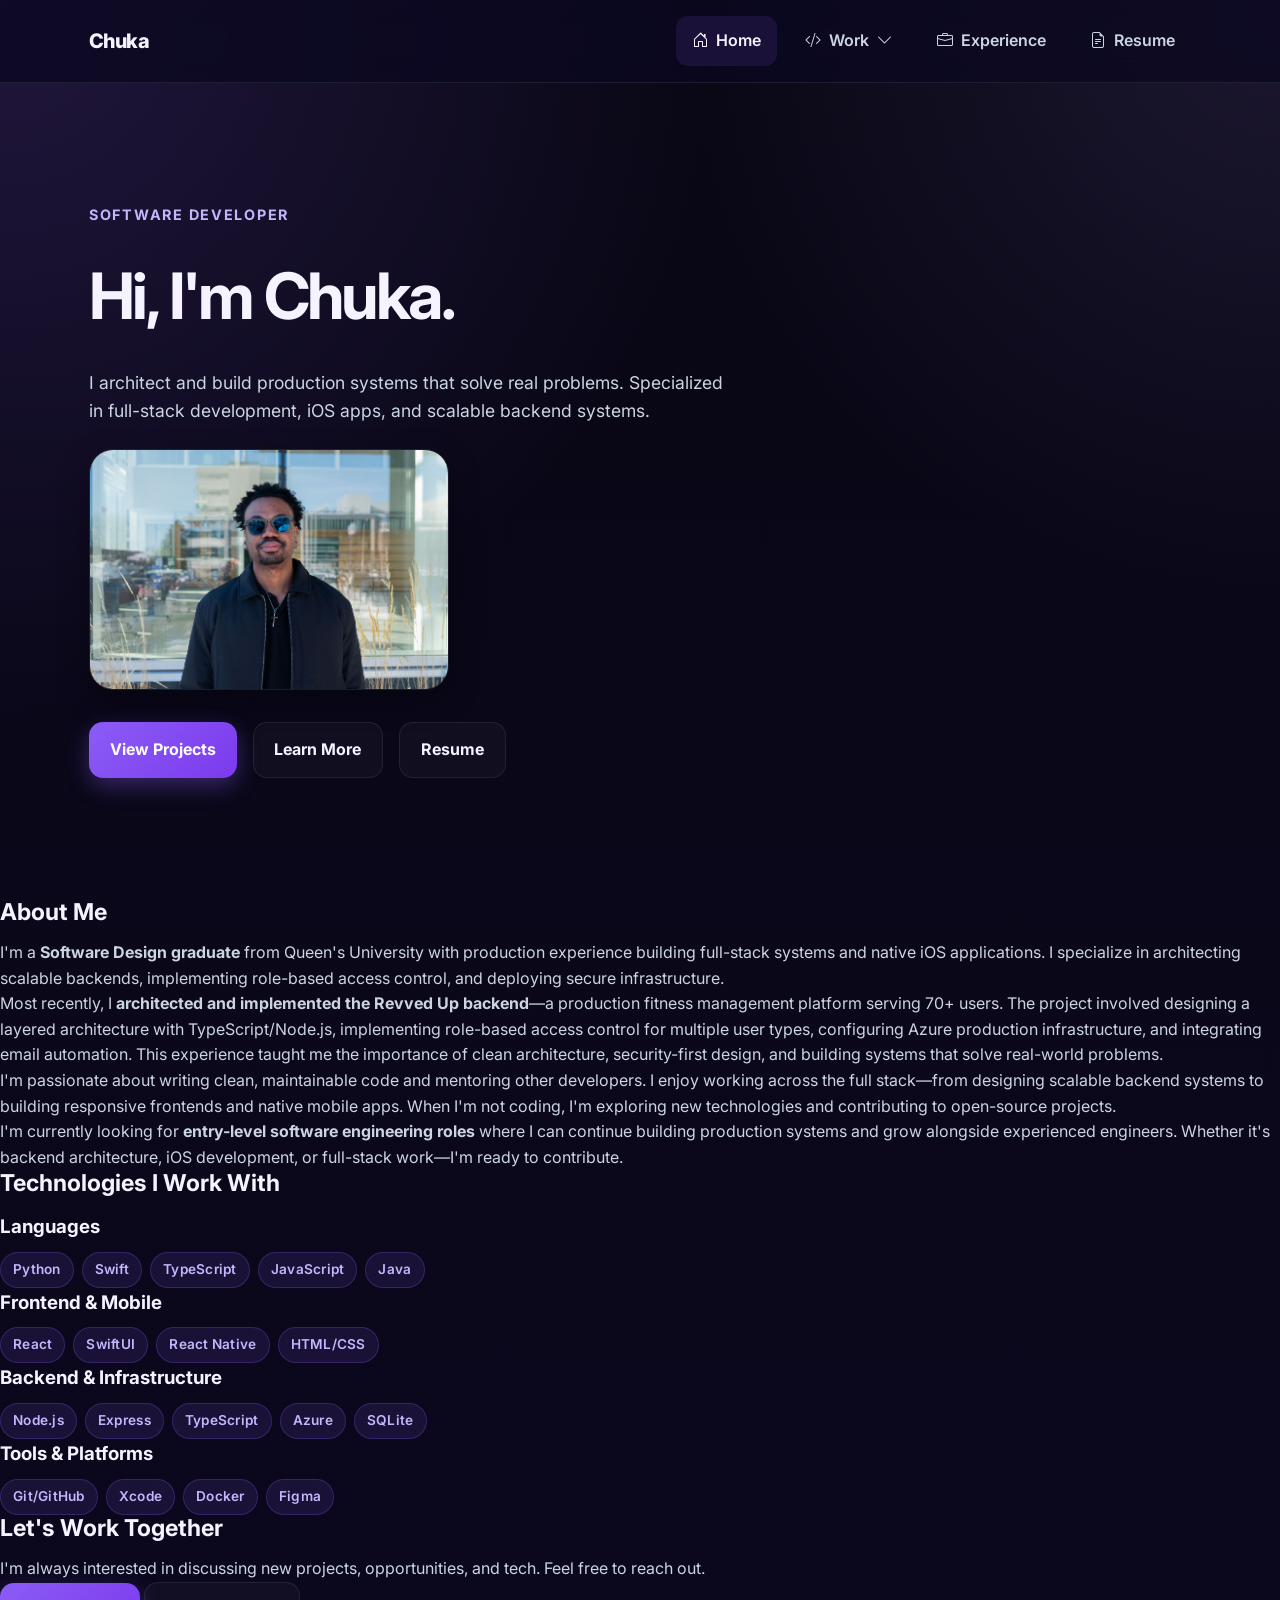
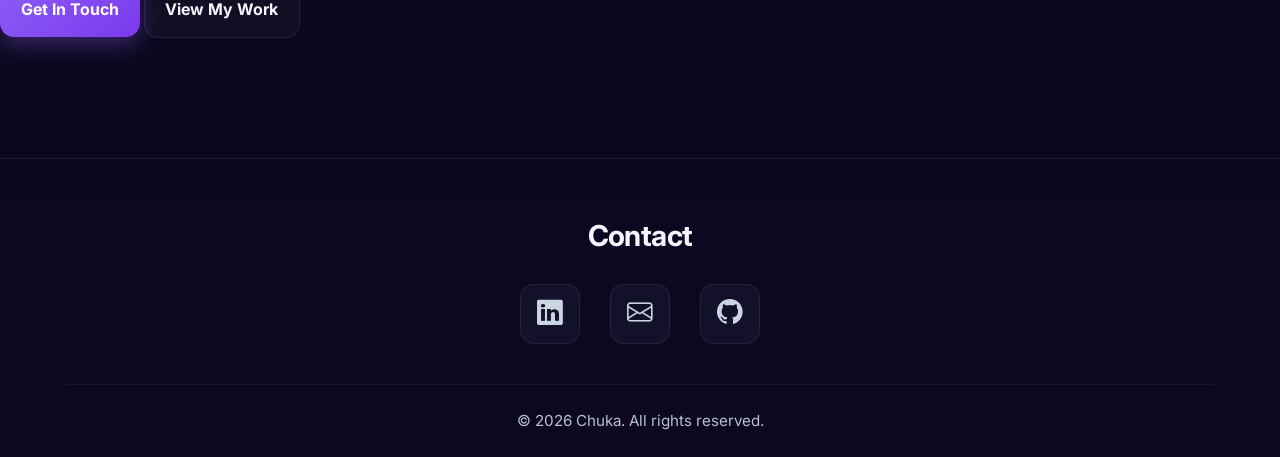
==== index.html @ f2b3f782 "Update index.html with new title and content" ====
<!DOCTYPE html>
<html lang="en">
<head>
  <meta charset="UTF-8" />
  <meta name="viewport" content="width=device-width, initial-scale=1.0" />
  <title>Chuka | Software Developer</title>
  <link rel="preconnect" href="https://fonts.googleapis.com">
  <link rel="preconnect" href="https://fonts.gstatic.com" crossorigin>
  <link href="https://fonts.googleapis.com/css2?family=Inter:wght@400;500;600;700;800&display=swap" rel="stylesheet">
  <link rel="stylesheet" href="https://cdn.jsdelivr.net/npm/bootstrap-icons@1.11.3/font/bootstrap-icons.min.css">
  <link rel="stylesheet" href="style.css" />
</head>
<body>
  <header class="site-header">
    <nav class="navbar">
      <a href="index.html" class="logo">Chuka</a>
      <ul class="nav-links">
        <li>
          <a href="index.html" class="active">
            <i class="bi bi-house-door"></i>
            <span>Home</span>
          </a>
        </li>
        <li class="dropdown">
          <button class="dropdown-toggle" type="button">
            <span class="nav-link-inner">
              <i class="bi bi-code-slash"></i>
              <span>Work</span>
              <i class="bi bi-chevron-down"></i>
            </span>
          </button>
          <ul class="dropdown-menu">
            <li><a href="work.html#projects">Projects</a></li>
            <li><a href="work.html#skills">Skills</a></li>
          </ul>
        </li>
        <li>
          <a href="experience.html">
            <i class="bi bi-briefcase"></i>
            <span>Experience</span>
          </a>
        </li>
        <li>
          <a href="resume.html" target="_blank">
            <i class="bi bi-file-earmark-text"></i>
            <span>Resume</span>
          </a>
        </li>
      </ul>
    </nav>
  </header>

  <main>
    <!-- Hero Section -->
    <section class="hero">
      <p class="eyebrow">Software Developer</p>
      <h1>Hi, I'm Chuka.</h1>
      <p class="hero-text">
        I architect and build production systems that solve real problems. Specialized in full-stack development, iOS apps, and scalable backend systems.
      </p>
      <img src="images/chukapro.JPG" alt="Picture of me" class="hero-image">
      <div class="hero-actions">
        <a href="work.html#projects" class="btn btn-primary">View Projects</a>
        <a href="#about" class="btn btn-secondary">Learn More</a>
        <a href="resume.html" target="_blank" class="btn btn-secondary">Resume</a>
      </div>
    </section>

    <!-- About / Bio Section -->
    <section id="about" class="bio-section">
      <div class="bio-container">
        <h2>About Me</h2>
        <div class="bio-content">
          <p>
            I'm a <strong>Software Design graduate</strong> from Queen's University with production experience building full-stack systems and native iOS applications. I specialize in architecting scalable backends, implementing role-based access control, and deploying secure infrastructure.
          </p>
          <p>
            Most recently, I <strong>architected and implemented the Revved Up backend</strong>—a production fitness management platform serving 70+ users. The project involved designing a layered architecture with TypeScript/Node.js, implementing role-based access control for multiple user types, configuring Azure production infrastructure, and integrating email automation. This experience taught me the importance of clean architecture, security-first design, and building systems that solve real-world problems.
          </p>
          <p>
            I'm passionate about writing clean, maintainable code and mentoring other developers. I enjoy working across the full stack—from designing scalable backend systems to building responsive frontends and native mobile apps. When I'm not coding, I'm exploring new technologies and contributing to open-source projects.
          </p>
          <p>
            I'm currently looking for <strong>entry-level software engineering roles</strong> where I can continue building production systems and grow alongside experienced engineers. Whether it's backend architecture, iOS development, or full-stack work—I'm ready to contribute.
          </p>
        </div>
      </div>
    </section>

    <!-- Tech Stack Preview -->
    <section class="tech-preview">
      <div class="bio-container">
        <h2>Technologies I Work With</h2>
        <div class="tech-grid">
          <div class="tech-category">
            <h3>Languages</h3>
            <div class="item-box">
              <span class="item">Python</span>
              <span class="item">Swift</span>
              <span class="item">TypeScript</span>
              <span class="item">JavaScript</span>
              <span class="item">Java</span>
            </div>
          </div>
          <div class="tech-category">
            <h3>Frontend & Mobile</h3>
            <div class="item-box">
              <span class="item">React</span>
              <span class="item">SwiftUI</span>
              <span class="item">React Native</span>
              <span class="item">HTML/CSS</span>
            </div>
          </div>
          <div class="tech-category">
            <h3>Backend & Infrastructure</h3>
            <div class="item-box">
              <span class="item">Node.js</span>
              <span class="item">Express</span>
              <span class="item">TypeScript</span>
              <span class="item">Azure</span>
              <span class="item">SQLite</span>
            </div>
          </div>
          <div class="tech-category">
            <h3>Tools & Platforms</h3>
            <div class="item-box">
              <span class="item">Git/GitHub</span>
              <span class="item">Xcode</span>
              <span class="item">Docker</span>
              <span class="item">Figma</span>
            </div>
          </div>
        </div>
      </div>
    </section>

    <!-- CTA Section -->
    <section class="cta-section">
      <div class="bio-container">
        <h2>Let's Work Together</h2>
        <p>I'm always interested in discussing new projects, opportunities, and tech. Feel free to reach out.</p>
        <div class="cta-actions">
          <a href="#contact" class="btn btn-primary">Get In Touch</a>
          <a href="work.html#projects" class="btn btn-secondary">View My Work</a>
        </div>
      </div>
    </section>

    <!-- Contact Section -->
    <section id="contact">
      <h2>Contact</h2>
      <div class="contact-links">
        <a href="https://www.linkedin.com/in/chuka-uwefoh-6183b3277/" target="_blank" class="contact-item" title="LinkedIn">
          <i class="bi bi-linkedin"></i>
        </a>
        <a href="mailto:chukauwefoh2@gmail.com" class="contact-item" title="Email">
          <i class="bi bi-envelope"></i>
        </a>
        <a href="https://github.com/chukaufo" target="_blank" class="contact-item" title="GitHub">
          <i class="bi bi-github"></i>
        </a>
      </div>
    </section>
  </main>

  <footer>
    <p>&copy; 2026 Chuka. All rights reserved.</p>
  </footer>

  <script src="script.js"></script>
</body>
</html>
---- style.css ----
* {
    margin: 0;
    padding: 0;
    box-sizing: border-box;
}

:root {
    --bg-main: #0b0820;
    --bg-secondary: #15122b;
    --bg-tertiary: #1d1838;
    --text-main: #f5f3ff;
    --text-soft: #cbd5e1;
    --accent: #8b5cf6;
    --accent-light: #c4b5fd;
    --border: rgba(255, 255, 255, 0.08);
    --shadow: 0 10px 30px rgba(0, 0, 0, 0.35);
}

html {
    scroll-behavior: smooth;
}

body {
    font-family: "Inter", sans-serif;
    background:
        radial-gradient(circle at top left, rgba(139, 92, 246, 0.18), transparent 30%),
        radial-gradient(circle at top right, rgba(167, 139, 250, 0.12), transparent 25%),
        linear-gradient(180deg, #090714 0%, #0b0820 100%);
    color: var(--text-main);
    min-height: 100vh;
    line-height: 1.6;
}

/* Global text */

h1 {
    font-size: clamp(2.4rem, 5vw, 4.5rem);
    line-height: 1.05;
    letter-spacing: -0.04em;
    margin-bottom: 1rem;
    color: var(--text-main);
}

h2 {
    font-size: 1.45rem;
    line-height: 1.2;
    margin-bottom: 0.85rem;
    color: var(--text-main);
}

p {
    color: var(--text-soft);
    font-size: 1rem;
}

a {
    transition: 0.2s ease;
}

.eyebrow {
    color: var(--accent-light);
    font-size: 0.9rem;
    font-weight: 700;
    text-transform: uppercase;
    letter-spacing: 0.12em;
    margin-bottom: 0.75rem;
}

/* Header / Navbar */

.site-header {
    position: sticky;
    top: 0;
    z-index: 1000;
    width: 100%;
    backdrop-filter: blur(14px);
    background: rgba(11, 8, 32, 0.78);
    border-bottom: 1px solid var(--border);
    overflow: visible;
}

.navbar {
    max-width: 1150px;
    margin: 0 auto;
    padding: 1rem 1.5rem;
    display: flex;
    align-items: center;
    justify-content: space-between;
    gap: 1rem;
    overflow: visible;
}

.logo {
    color: var(--text-main);
    text-decoration: none;
    font-size: 1.25rem;
    font-weight: 800;
    letter-spacing: -0.03em;
    flex-shrink: 0;
}

.nav-links {
    list-style: none;
    display: flex;
    align-items: center;
    gap: 0.75rem;
    margin-left: auto;
    overflow: visible;
}

.nav-links li {
    list-style: none;
    position: relative;
}

.nav-links a,
.dropdown-toggle {
    display: flex;
    align-items: center;
    gap: 0.5rem;
    color: var(--text-soft);
    text-decoration: none;
    background: transparent;
    border: none;
    font: inherit;
    font-weight: 600;
    padding: 0.75rem 1rem;
    border-radius: 12px;
    cursor: pointer;
    transition: 0.25s ease;
    white-space: nowrap;
}

.nav-links a:hover,
.dropdown-toggle:hover,
.nav-links a.active,
.dropdown-toggle.active {
    color: var(--text-main);
    background: rgba(139, 92, 246, 0.12);
}

.nav-link-inner {
    display: flex;
    align-items: center;
    gap: 0.5rem;
}

/* Dropdown desktop */

.dropdown {
    position: relative;
}

.dropdown-menu {
    position: absolute;
    top: calc(100% + 0.5rem);
    left: 0;
    min-width: 180px;
    list-style: none;
    background: rgba(21, 18, 43, 0.98);
    border: 1px solid var(--border);
    border-radius: 16px;
    box-shadow: var(--shadow);
    padding: 0.5rem;
    display: none;
    z-index: 2000;
}

.dropdown.open .dropdown-menu {
    display: block;
}

.dropdown-menu li {
    list-style: none;
}

.dropdown-menu li a {
    display: block;
    width: 100%;
    border-radius: 10px;
    padding: 0.75rem 0.9rem;
}

/* Main layout */

main {
    width: 100%;
}

.page-content {
    max-width: 1150px;
    margin: 0 auto;
    padding: 3rem 1.5rem 5rem;
}

.content-section {
    padding: 3rem 0;
}

.section-heading {
    margin-bottom: 2rem;
}

/* Hero */

.hero {
    max-width: 1150px;
    margin: 0 auto;
    min-height: calc(100vh - 84px);
    padding: 5rem 1.5rem;
    display: flex;
    flex-direction: column;
    justify-content: center;
    gap: 1.5rem;
}

.hero-text {
    max-width: 650px;
    font-size: 1.1rem;
    color: var(--text-soft);
}

.hero img,
.hero-image {
    width: 100%;
    max-width: 360px;
    height: auto;
    border-radius: 24px;
    border: 1px solid var(--border);
    box-shadow: var(--shadow);
    object-fit: cover;
}

.hero-actions {
    display: flex;
    gap: 1rem;
    flex-wrap: wrap;
    margin-top: 0.5rem;
}

/* Buttons */

.btn {
    display: inline-flex;
    align-items: center;
    justify-content: center;
    text-decoration: none;
    font-weight: 700;
    padding: 0.9rem 1.3rem;
    border-radius: 14px;
    transition: 0.25s ease;
}

.btn-primary {
    background: linear-gradient(135deg, #8b5cf6, #7c3aed);
    color: white;
    box-shadow: 0 8px 22px rgba(139, 92, 246, 0.35);
}

.btn-primary:hover {
    transform: translateY(-2px);
    box-shadow: 0 12px 28px rgba(139, 92, 246, 0.45);
}

.btn-secondary {
    background: rgba(255, 255, 255, 0.03);
    color: var(--text-main);
    border: 1px solid var(--border);
}

.btn-secondary:hover {
    background: rgba(255, 255, 255, 0.08);
    transform: translateY(-2px);
}

/* Projects */

.project-grid {
    display: grid;
    grid-template-columns: repeat(auto-fit, minmax(320px, 1fr));
    gap: 1.5rem;
    margin-top: 2.5rem;
}

.project-card {
    background: rgba(21, 18, 43, 0.9);
    border: 1px solid var(--border);
    border-radius: 22px;
    padding: 1.25rem;
    box-shadow: var(--shadow);
    transition: 0.25s ease;
}

.project-card:hover {
    transform: translateY(-6px);
    border-color: rgba(139, 92, 246, 0.35);
    box-shadow: 0 16px 36px rgba(0, 0, 0, 0.42);
}

.project-card h2 {
    font-size: 1.3rem;
    margin-bottom: 0.35rem;
    color: var(--text-main);
}

.project-card h3 {
    font-size: 0.95rem;
    text-transform: uppercase;
    letter-spacing: 0.08em;
    color: var(--accent-light);
    margin-bottom: 0.75rem;
    font-weight: 600;
}

.project-card p {
    font-size: 0.95rem;
    color: var(--text-soft);
    margin-bottom: 1rem;
}

.project-image {
    width: 100%;
    height: 240px;
    object-fit: contain;
    object-position: center;
    border-radius: 16px;
    margin-bottom: 1rem;
    border: 1px solid var(--border);
    background: #0f0b24;
    padding: 0.4rem;
}

.project-links {
    display: flex;
    gap: 1rem;
    flex-wrap: wrap;
    margin-top: 0.5rem;
}

.project-links a {
    color: var(--accent-light);
    text-decoration: none;
    font-weight: 600;
}

.project-links a:hover {
    color: white;
}

.project-details {
    width: 100%;
}

.project-details summary {
    list-style: none;
    cursor: pointer;
}

.project-details summary::-webkit-details-marker {
    display: none;
}

.project-summary {
    display: flex;
    flex-direction: column;
    gap: 1rem;
}

.project-preview-text h2 {
    color: var(--text-main);
    margin-bottom: 0.35rem;
}

.project-preview-text h3 {
    font-size: 0.95rem;
    text-transform: uppercase;
    letter-spacing: 0.08em;
    color: var(--accent-light);
    margin-bottom: 0.6rem;
    font-weight: 600;
}

.project-preview-text p {
    color: var(--text-soft);
    margin-bottom: 0;
}

.project-expanded {
    margin-top: 1rem;
    padding-top: 1rem;
    border-top: 1px solid rgba(255, 255, 255, 0.08);
}

.project-expanded p {
    margin-bottom: 1rem;
}

.expand-hint {
    margin-top: 0.75rem;
    font-size: 0.9rem;
    color: var(--accent-light);
    opacity: 0.85;
}

/* Skills */

.skills-groups {
    display: grid;
    grid-template-columns: repeat(auto-fit, minmax(260px, 1fr));
    gap: 1.25rem;
}

.skill-box {
    background: rgba(21, 18, 43, 0.9);
    border: 1px solid var(--border);
    border-radius: 22px;
    padding: 1.4rem;
    box-shadow: var(--shadow);
}

.skill-box h2 {
    margin-bottom: 0.75rem;
}

/* Experience */

.experience-list {
    display: grid;
    gap: 1rem;
}

.experience-card {
    background: rgba(21, 18, 43, 0.9);
    border: 1px solid var(--border);
    border-radius: 20px;
    padding: 1.3rem 1.4rem;
    box-shadow: var(--shadow);
}

.meta {
    color: var(--accent-light);
    font-weight: 600;
    margin-top: 0.25rem;
}

/* Contact */

#contact {
    margin-top: 120px;
    padding: 60px 0 40px;
    text-align: center;
    border-top: 1px solid rgba(255, 255, 255, 0.08);
}

#contact h2 {
    font-size: 1.8rem;
    margin-bottom: 30px;
    color: var(--text-main);
    letter-spacing: -0.02em;
}

.contact-links {
    display: flex;
    justify-content: center;
    gap: 30px;
    flex-wrap: wrap;
}

.contact-item {
    display: flex;
    justify-content: center;
    align-items: center;
    width: 60px;
    height: 60px;
    border-radius: 14px;
    background: rgba(21, 18, 43, 0.9);
    border: 1px solid var(--border);
    font-size: 1.6rem;
    color: var(--text-soft);
    text-decoration: none;
    transition: all 0.25s ease;
}

.contact-item:hover {
    color: white;
    transform: translateY(-4px);
    border-color: rgba(139, 92, 246, 0.6);
    box-shadow:
        0 8px 20px rgba(0, 0, 0, 0.4),
        0 0 12px rgba(139, 92, 246, 0.35);
}

.contact-item i {
    transition: color 0.25s ease;
}

.contact-item:hover .bi-linkedin {
    color: #0a66c2;
}

.contact-item:hover .bi-envelope {
    color: #8b5cf6;
}

.contact-item:hover .bi-github {
    color: #ffffff;
}

/* Footer */

footer {
    max-width: 1150px;
    margin: 0 auto;
    padding: 1.5rem;
    text-align: center;
    border-top: 1px solid rgba(255, 255, 255, 0.06);
}

footer p {
    color: var(--text-soft);
    font-size: 0.95rem;
    opacity: 0.9;
}

/* Responsive */

@media (max-width: 860px) {
    .navbar {
        align-items: flex-start;
        gap: 1rem;
    }

    .logo {
        flex-shrink: 0;
    }

    .nav-links {
        margin-left: auto;
        flex-wrap: nowrap;
        overflow-x: auto;
        overflow-y: visible;
        white-space: nowrap;
        -webkit-overflow-scrolling: touch;
        scrollbar-width: none;
        gap: 0.5rem;
        align-items: flex-start;
        max-width: 100%;
    }

    .nav-links::-webkit-scrollbar {
        display: none;
    }

    .nav-links > li {
        flex: 0 0 auto;
    }

    .nav-links a,
    .dropdown-toggle {
        flex: 0 0 auto;
    }

    /* Mobile dropdown fix */
    .dropdown {
        position: relative;
        display: flex;
        flex-direction: column;
        align-items: flex-start;
    }

    .dropdown-menu {
        position: static;
        display: none;
        margin-top: 0.5rem;
        min-width: 160px;
        width: max-content;
    }

    .dropdown.open .dropdown-menu {
        display: block;
    }

    .hero {
        padding-top: 4rem;
        padding-bottom: 4rem;
    }

    .hero img,
    .hero-image {
        max-width: 300px;
    }
}

@media (max-width: 560px) {
    .nav-links a,
    .dropdown-toggle {
        padding: 0.65rem 0.8rem;
        font-size: 0.95rem;
    }

    .dropdown-menu {
        min-width: 160px;
    }

    .project-image {
        height: 200px;
    }

    .hero img,
    .hero-image {
        max-width: 100%;
    }

    #contact {
        margin-top: 90px;
        padding-top: 50px;
    }

    .project-links a {
        display: inline-flex;
        align-items: center;
        gap: 6px;
        color: var(--accent-light);
        text-decoration: none;
        font-weight: 600;
    }

    .project-links a:hover {
        color: white;
    }

    .project-links i {
        font-size: 1.1rem;
    }
}

/* Tech stack container */

.item-box {
    display: flex;
    flex-wrap: wrap;
    gap: 8px;
    margin-top: 10px;
}

/* Individual tech tags */

.item {
    font-size: 0.85rem;
    padding: 6px 12px;
    border-radius: 999px;
    background: rgba(139, 92, 246, 0.12);
    border: 1px solid rgba(139, 92, 246, 0.25);
    color: var(--accent-light);
    font-weight: 600;
    letter-spacing: 0.02em;
    transition: all 0.2s ease;
}

/* Hover effect */

.item:hover {
    background: rgba(139, 92, 246, 0.25);
    border-color: rgba(139, 92, 246, 0.45);
    color: white;
}
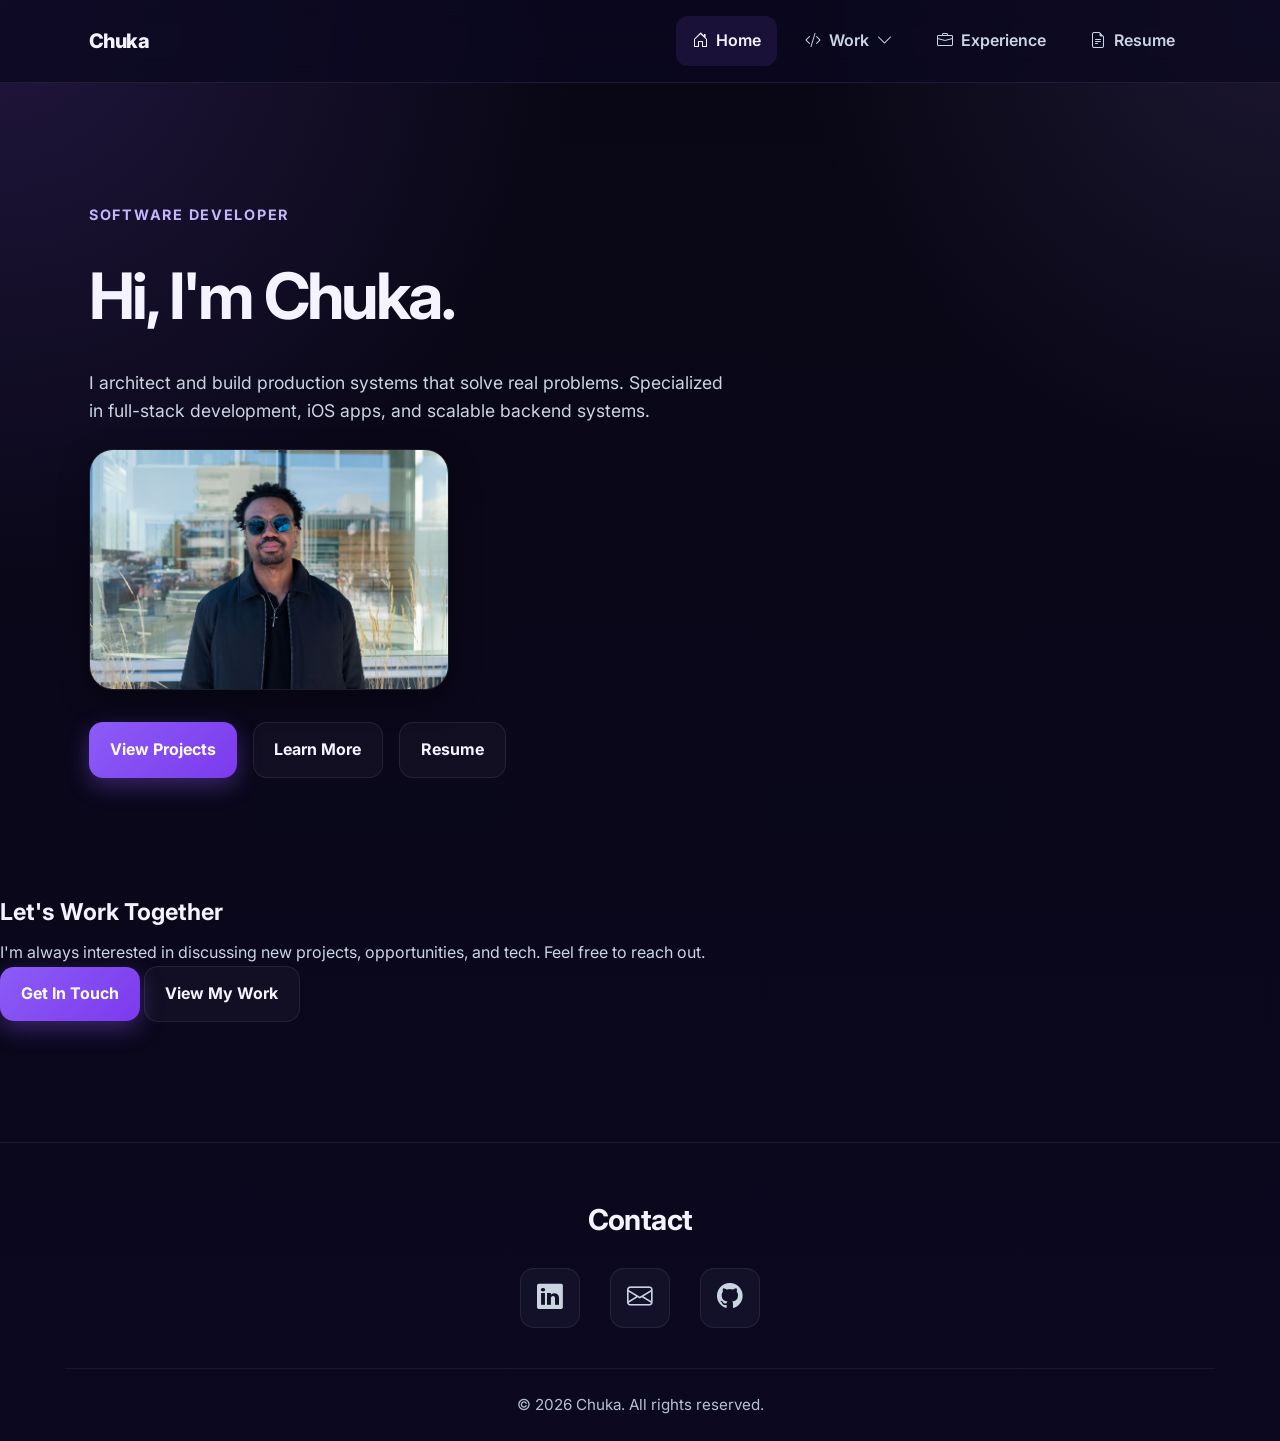
==== commit 7754fe13: "Update index.html" ====
--- a/index.html
+++ b/index.html
@@ -66,74 +66,6 @@
       </div>
     </section>
 
-    <!-- About / Bio Section -->
-    <section id="about" class="bio-section">
-      <div class="bio-container">
-        <h2>About Me</h2>
-        <div class="bio-content">
-          <p>
-            I'm a <strong>Software Design graduate</strong> from Queen's University with production experience building full-stack systems and native iOS applications. I specialize in architecting scalable backends, implementing role-based access control, and deploying secure infrastructure.
-          </p>
-          <p>
-            Most recently, I <strong>architected and implemented the Revved Up backend</strong>—a production fitness management platform serving 70+ users. The project involved designing a layered architecture with TypeScript/Node.js, implementing role-based access control for multiple user types, configuring Azure production infrastructure, and integrating email automation. This experience taught me the importance of clean architecture, security-first design, and building systems that solve real-world problems.
-          </p>
-          <p>
-            I'm passionate about writing clean, maintainable code and mentoring other developers. I enjoy working across the full stack—from designing scalable backend systems to building responsive frontends and native mobile apps. When I'm not coding, I'm exploring new technologies and contributing to open-source projects.
-          </p>
-          <p>
-            I'm currently looking for <strong>entry-level software engineering roles</strong> where I can continue building production systems and grow alongside experienced engineers. Whether it's backend architecture, iOS development, or full-stack work—I'm ready to contribute.
-          </p>
-        </div>
-      </div>
-    </section>
-
-    <!-- Tech Stack Preview -->
-    <section class="tech-preview">
-      <div class="bio-container">
-        <h2>Technologies I Work With</h2>
-        <div class="tech-grid">
-          <div class="tech-category">
-            <h3>Languages</h3>
-            <div class="item-box">
-              <span class="item">Python</span>
-              <span class="item">Swift</span>
-              <span class="item">TypeScript</span>
-              <span class="item">JavaScript</span>
-              <span class="item">Java</span>
-            </div>
-          </div>
-          <div class="tech-category">
-            <h3>Frontend & Mobile</h3>
-            <div class="item-box">
-              <span class="item">React</span>
-              <span class="item">SwiftUI</span>
-              <span class="item">React Native</span>
-              <span class="item">HTML/CSS</span>
-            </div>
-          </div>
-          <div class="tech-category">
-            <h3>Backend & Infrastructure</h3>
-            <div class="item-box">
-              <span class="item">Node.js</span>
-              <span class="item">Express</span>
-              <span class="item">TypeScript</span>
-              <span class="item">Azure</span>
-              <span class="item">SQLite</span>
-            </div>
-          </div>
-          <div class="tech-category">
-            <h3>Tools & Platforms</h3>
-            <div class="item-box">
-              <span class="item">Git/GitHub</span>
-              <span class="item">Xcode</span>
-              <span class="item">Docker</span>
-              <span class="item">Figma</span>
-            </div>
-          </div>
-        </div>
-      </div>
-    </section>
-
     <!-- CTA Section -->
     <section class="cta-section">
       <div class="bio-container">
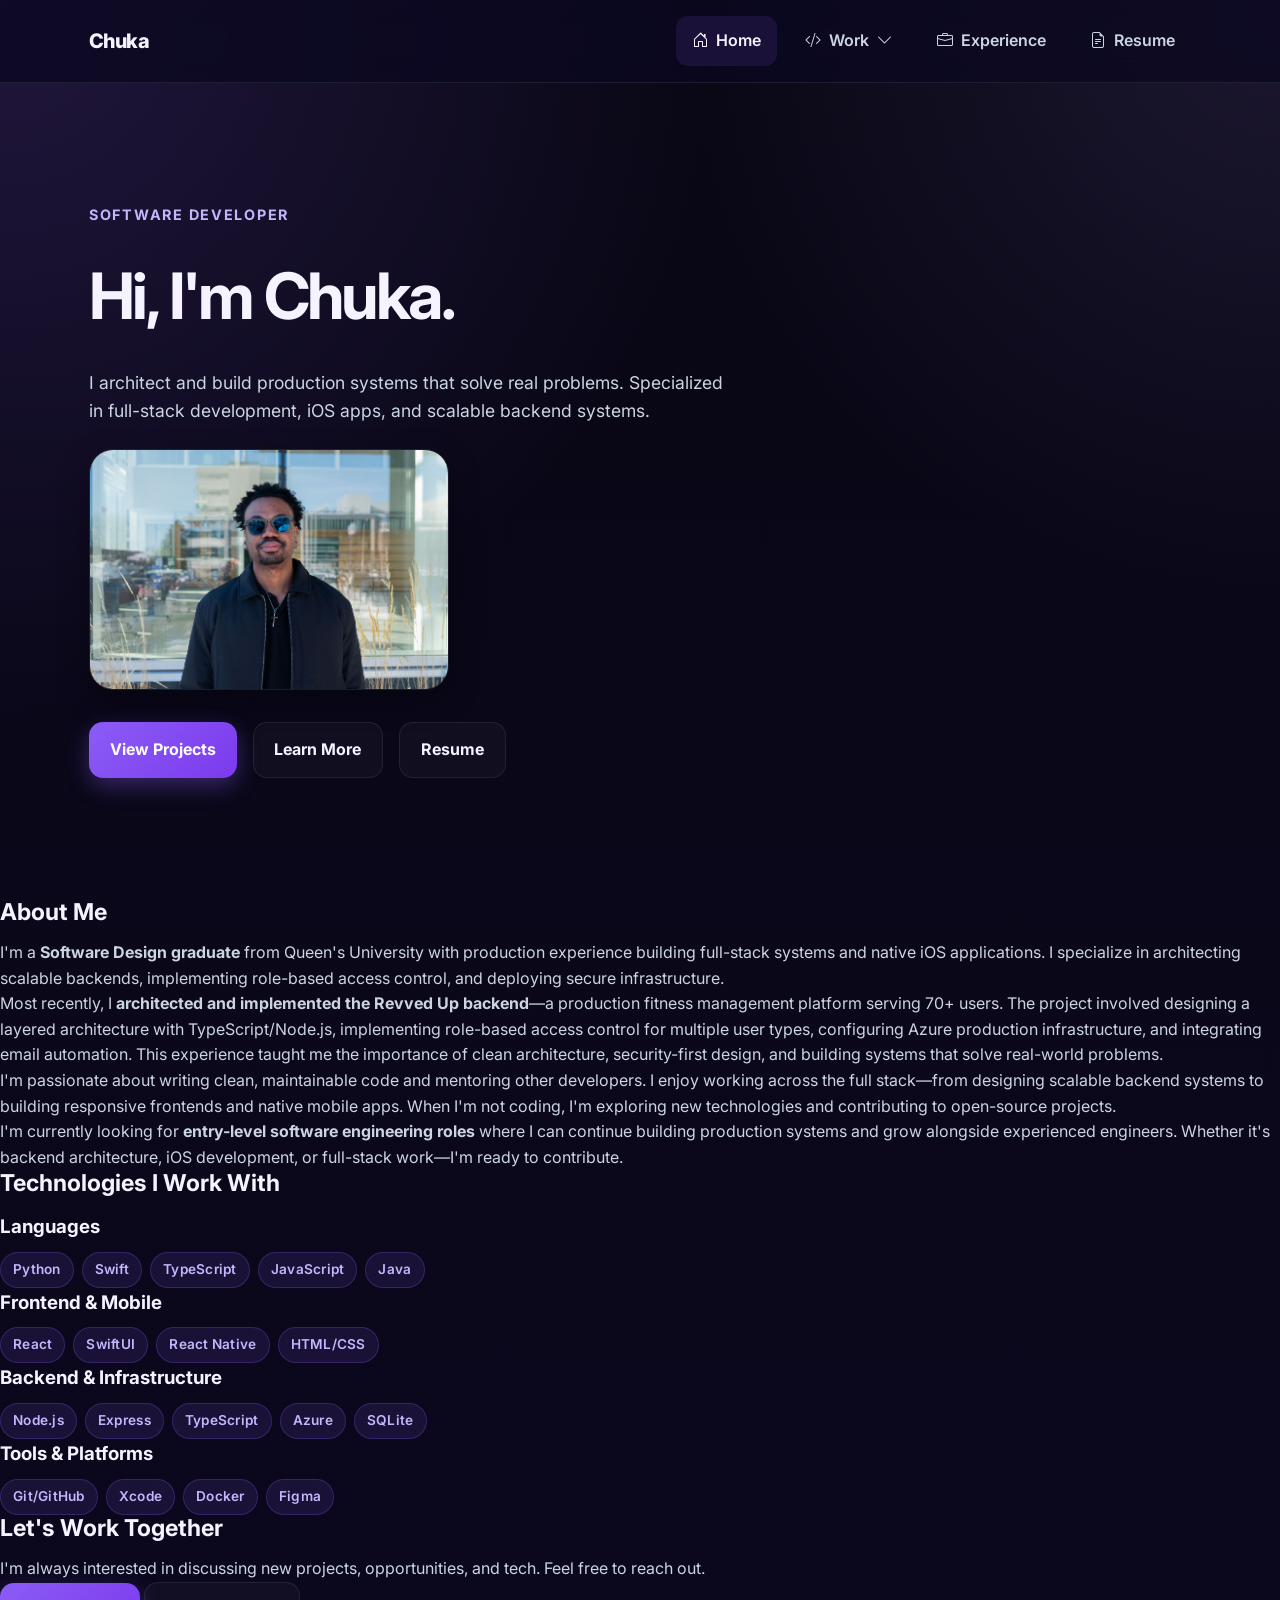
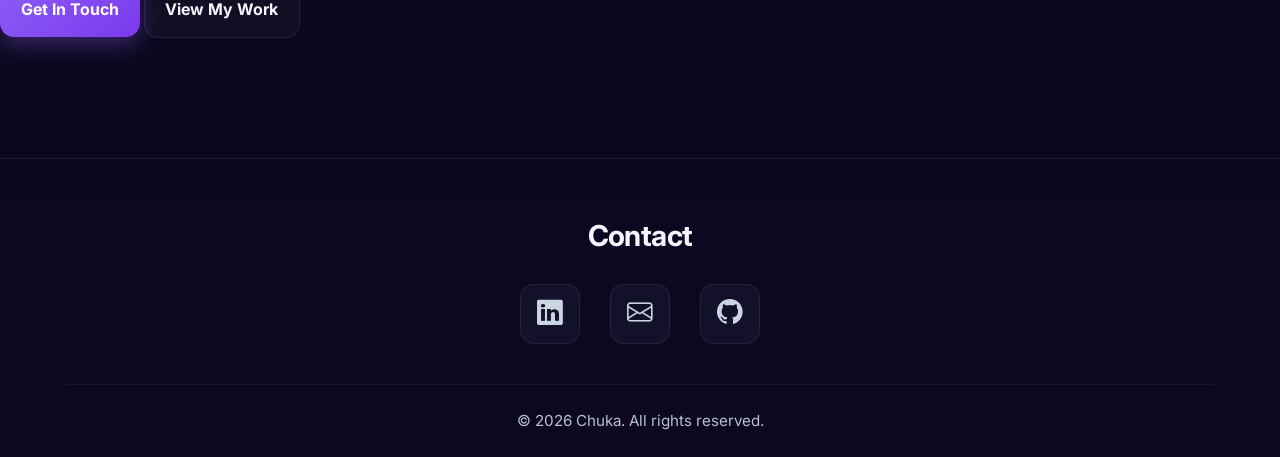
==== commit 872f3477: "Add About Me and Tech Stack sections to index.html Added an About Me section and a Tech Stack Previe" ====
--- a/index.html
+++ b/index.html
@@ -66,6 +66,74 @@
       </div>
     </section>
 
+    <!-- About / Bio Section -->
+    <section id="about" class="bio-section">
+      <div class="bio-container">
+        <h2>About Me</h2>
+        <div class="bio-content">
+          <p>
+            I'm a <strong>Software Design graduate</strong> from Queen's University with production experience building full-stack systems and native iOS applications. I specialize in architecting scalable backends, implementing role-based access control, and deploying secure infrastructure.
+          </p>
+          <p>
+            Most recently, I <strong>architected and implemented the Revved Up backend</strong>—a production fitness management platform serving 70+ users. The project involved designing a layered architecture with TypeScript/Node.js, implementing role-based access control for multiple user types, configuring Azure production infrastructure, and integrating email automation. This experience taught me the importance of clean architecture, security-first design, and building systems that solve real-world problems.
+          </p>
+          <p>
+            I'm passionate about writing clean, maintainable code and mentoring other developers. I enjoy working across the full stack—from designing scalable backend systems to building responsive frontends and native mobile apps. When I'm not coding, I'm exploring new technologies and contributing to open-source projects.
+          </p>
+          <p>
+            I'm currently looking for <strong>entry-level software engineering roles</strong> where I can continue building production systems and grow alongside experienced engineers. Whether it's backend architecture, iOS development, or full-stack work—I'm ready to contribute.
+          </p>
+        </div>
+      </div>
+    </section>
+
+    <!-- Tech Stack Preview -->
+    <section class="tech-preview">
+      <div class="bio-container">
+        <h2>Technologies I Work With</h2>
+        <div class="tech-grid">
+          <div class="tech-category">
+            <h3>Languages</h3>
+            <div class="item-box">
+              <span class="item">Python</span>
+              <span class="item">Swift</span>
+              <span class="item">TypeScript</span>
+              <span class="item">JavaScript</span>
+              <span class="item">Java</span>
+            </div>
+          </div>
+          <div class="tech-category">
+            <h3>Frontend & Mobile</h3>
+            <div class="item-box">
+              <span class="item">React</span>
+              <span class="item">SwiftUI</span>
+              <span class="item">React Native</span>
+              <span class="item">HTML/CSS</span>
+            </div>
+          </div>
+          <div class="tech-category">
+            <h3>Backend & Infrastructure</h3>
+            <div class="item-box">
+              <span class="item">Node.js</span>
+              <span class="item">Express</span>
+              <span class="item">TypeScript</span>
+              <span class="item">Azure</span>
+              <span class="item">SQLite</span>
+            </div>
+          </div>
+          <div class="tech-category">
+            <h3>Tools & Platforms</h3>
+            <div class="item-box">
+              <span class="item">Git/GitHub</span>
+              <span class="item">Xcode</span>
+              <span class="item">Docker</span>
+              <span class="item">Figma</span>
+            </div>
+          </div>
+        </div>
+      </div>
+    </section>
+
     <!-- CTA Section -->
     <section class="cta-section">
       <div class="bio-container">
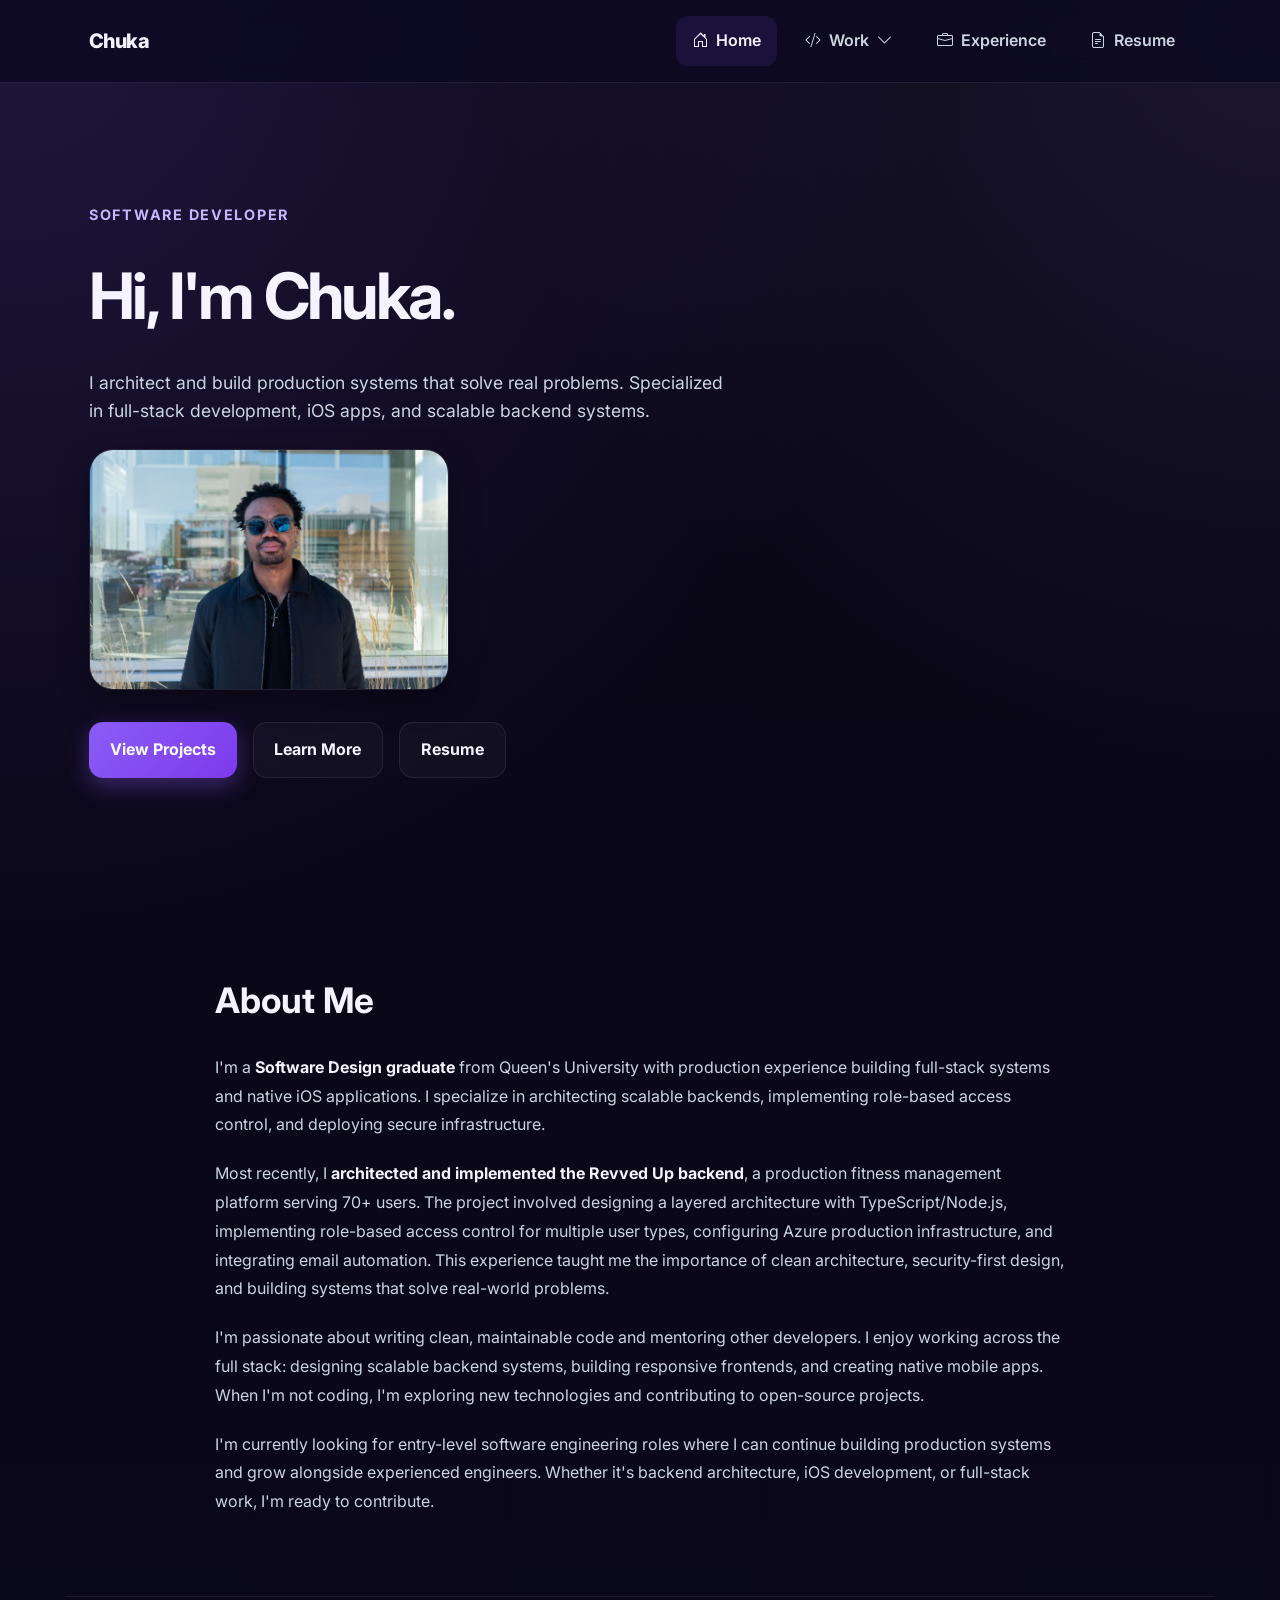
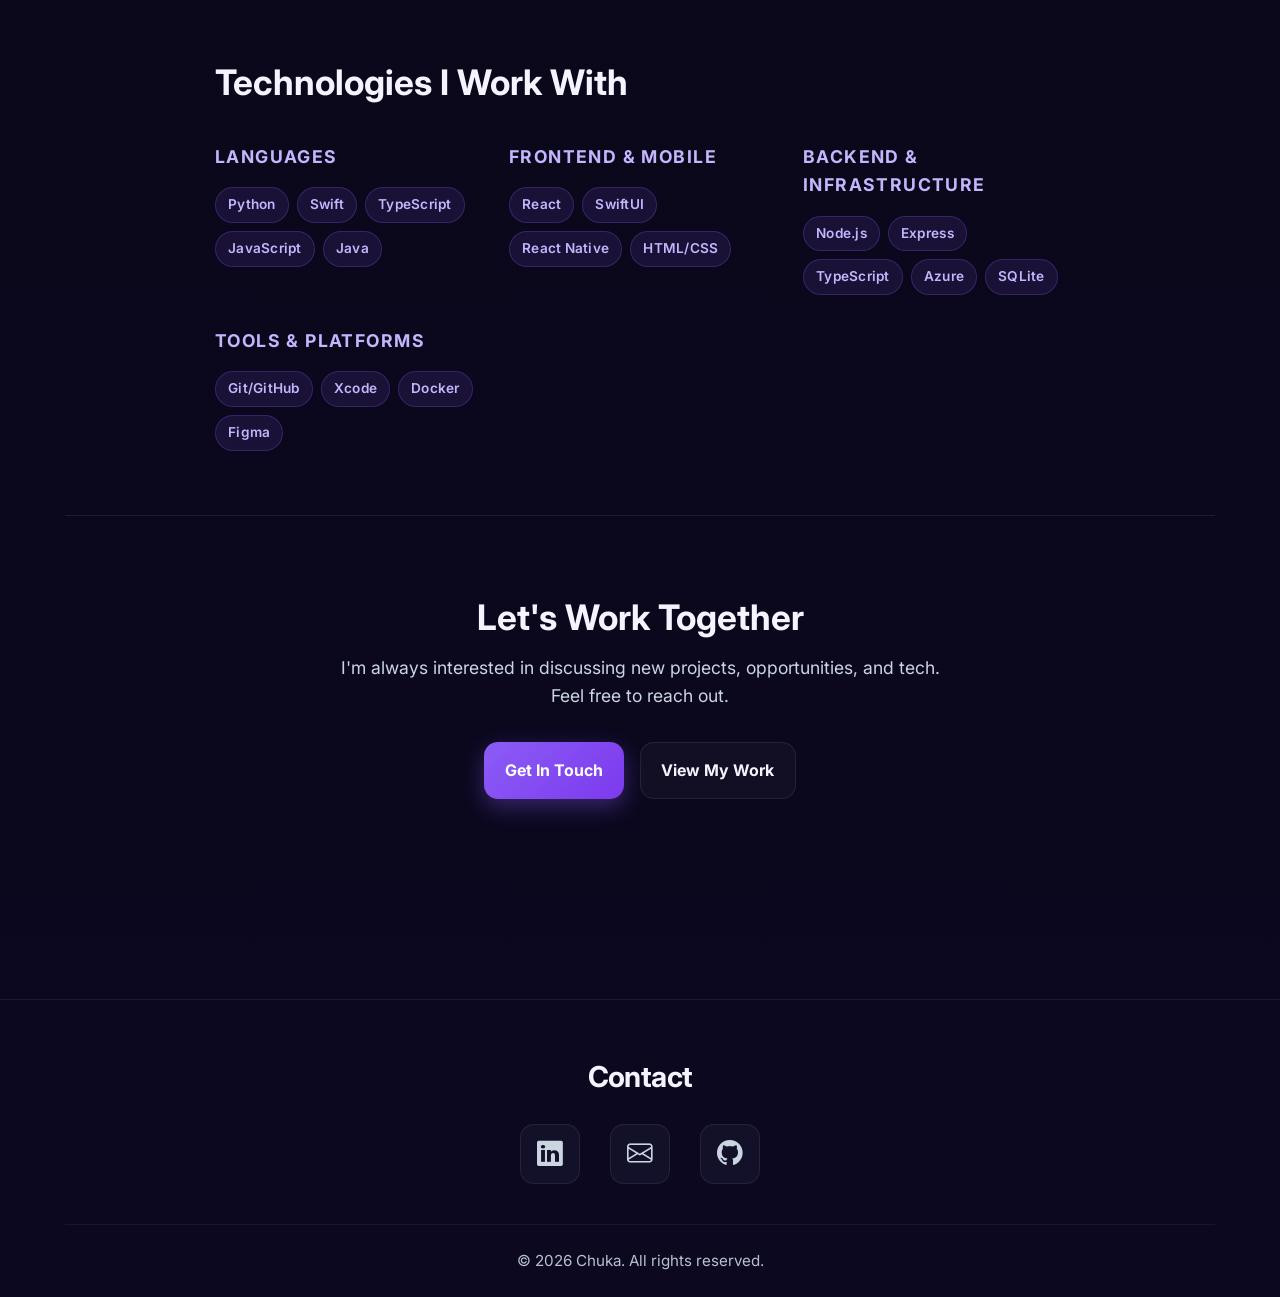
==== commit 8045fec7: "Fix HTML comments and improve bio section text" ====
--- a/index.html
+++ b/index.html
@@ -66,7 +66,7 @@
       </div>
     </section>
 
-    <!-- About / Bio Section -->
+   <!-- About / Bio Section -->
     <section id="about" class="bio-section">
       <div class="bio-container">
         <h2>About Me</h2>
@@ -75,13 +75,13 @@
             I'm a <strong>Software Design graduate</strong> from Queen's University with production experience building full-stack systems and native iOS applications. I specialize in architecting scalable backends, implementing role-based access control, and deploying secure infrastructure.
           </p>
           <p>
-            Most recently, I <strong>architected and implemented the Revved Up backend</strong>—a production fitness management platform serving 70+ users. The project involved designing a layered architecture with TypeScript/Node.js, implementing role-based access control for multiple user types, configuring Azure production infrastructure, and integrating email automation. This experience taught me the importance of clean architecture, security-first design, and building systems that solve real-world problems.
+            Most recently, I <strong>architected and implemented the Revved Up backend</strong>, a production fitness management platform serving 70+ users. The project involved designing a layered architecture with TypeScript/Node.js, implementing role-based access control for multiple user types, configuring Azure production infrastructure, and integrating email automation. This experience taught me the importance of clean architecture, security-first design, and building systems that solve real-world problems.
           </p>
           <p>
-            I'm passionate about writing clean, maintainable code and mentoring other developers. I enjoy working across the full stack—from designing scalable backend systems to building responsive frontends and native mobile apps. When I'm not coding, I'm exploring new technologies and contributing to open-source projects.
+            I'm passionate about writing clean, maintainable code and mentoring other developers. I enjoy working across the full stack: designing scalable backend systems, building responsive frontends, and creating native mobile apps. When I'm not coding, I'm exploring new technologies and contributing to open-source projects.
           </p>
           <p>
-            I'm currently looking for <strong>entry-level software engineering roles</strong> where I can continue building production systems and grow alongside experienced engineers. Whether it's backend architecture, iOS development, or full-stack work—I'm ready to contribute.
+            I'm currently looking for entry-level software engineering roles where I can continue building production systems and grow alongside experienced engineers. Whether it's backend architecture, iOS development, or full-stack work, I'm ready to contribute.
           </p>
         </div>
       </div>
--- a/style.css
+++ b/style.css
@@ -663,4 +663,121 @@
     background: rgba(139, 92, 246, 0.25);
     border-color: rgba(139, 92, 246, 0.45);
     color: white;
-}+}
+
+/* Bio Section */
+
+.bio-section {
+  max-width: 1150px;
+  margin: 0 auto;
+  padding: 5rem 1.5rem;
+}
+
+.bio-container {
+  max-width: 850px;
+  margin: 0 auto;
+}
+
+.bio-section h2 {
+  font-size: 2.2rem;
+  margin-bottom: 2rem;
+  color: var(--text-main);
+}
+
+.bio-content {
+  display: flex;
+  flex-direction: column;
+  gap: 1.25rem;
+}
+
+.bio-content p {
+  font-size: 1rem;
+  line-height: 1.8;
+  color: var(--text-soft);
+}
+
+.bio-content strong {
+  color: var(--text-main);
+  font-weight: 700;
+}
+
+/* Tech Stack Preview */
+
+.tech-preview {
+  max-width: 1150px;
+  margin: 0 auto;
+  padding: 4rem 1.5rem;
+  border-top: 1px solid rgba(255, 255, 255, 0.08);
+}
+
+.tech-preview h2 {
+  font-size: 2.2rem;
+  margin-bottom: 2.5rem;
+  color: var(--text-main);
+}
+
+.tech-grid {
+  display: grid;
+  grid-template-columns: repeat(auto-fit, minmax(250px, 1fr));
+  gap: 2rem;
+}
+
+.tech-category h3 {
+  font-size: 1.1rem;
+  color: var(--accent-light);
+  margin-bottom: 1rem;
+  font-weight: 700;
+  text-transform: uppercase;
+  letter-spacing: 0.08em;
+}
+
+/* CTA Section */
+
+.cta-section {
+  max-width: 1150px;
+  margin: 0 auto;
+  padding: 5rem 1.5rem;
+  text-align: center;
+  border-top: 1px solid rgba(255, 255, 255, 0.08);
+}
+
+.cta-section h2 {
+  font-size: 2.2rem;
+  margin-bottom: 1rem;
+  color: var(--text-main);
+}
+
+.cta-section p {
+  font-size: 1.1rem;
+  margin-bottom: 2rem;
+  max-width: 600px;
+  margin-left: auto;
+  margin-right: auto;
+}
+
+.cta-actions {
+  display: flex;
+  gap: 1rem;
+  justify-content: center;
+  flex-wrap: wrap;
+}
+
+/* Responsive */
+
+@media (max-width: 768px) {
+  .bio-section,
+  .tech-preview,
+  .cta-section {
+    padding: 3rem 1.5rem;
+  }
+
+  .bio-section h2,
+  .tech-preview h2,
+  .cta-section h2 {
+    font-size: 1.8rem;
+  }
+
+  .tech-grid {
+    grid-template-columns: 1fr;
+  }
+}
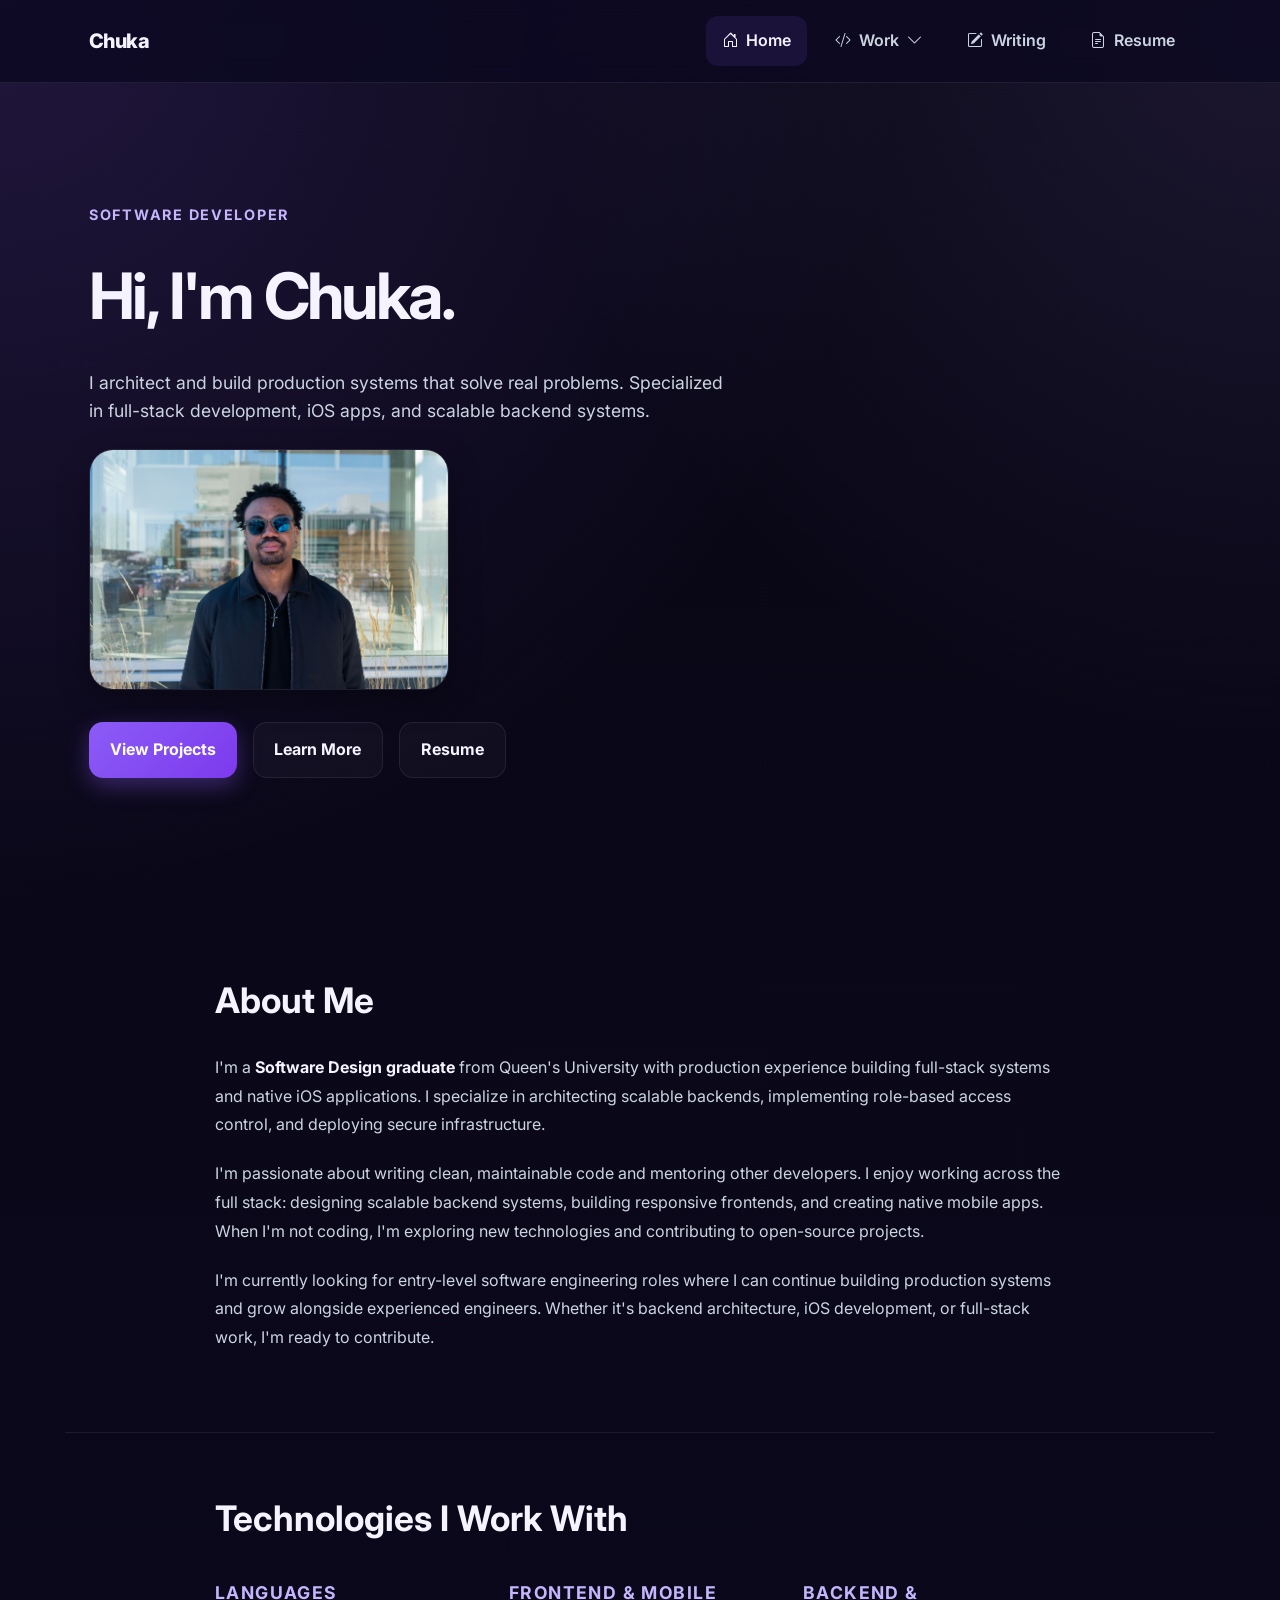
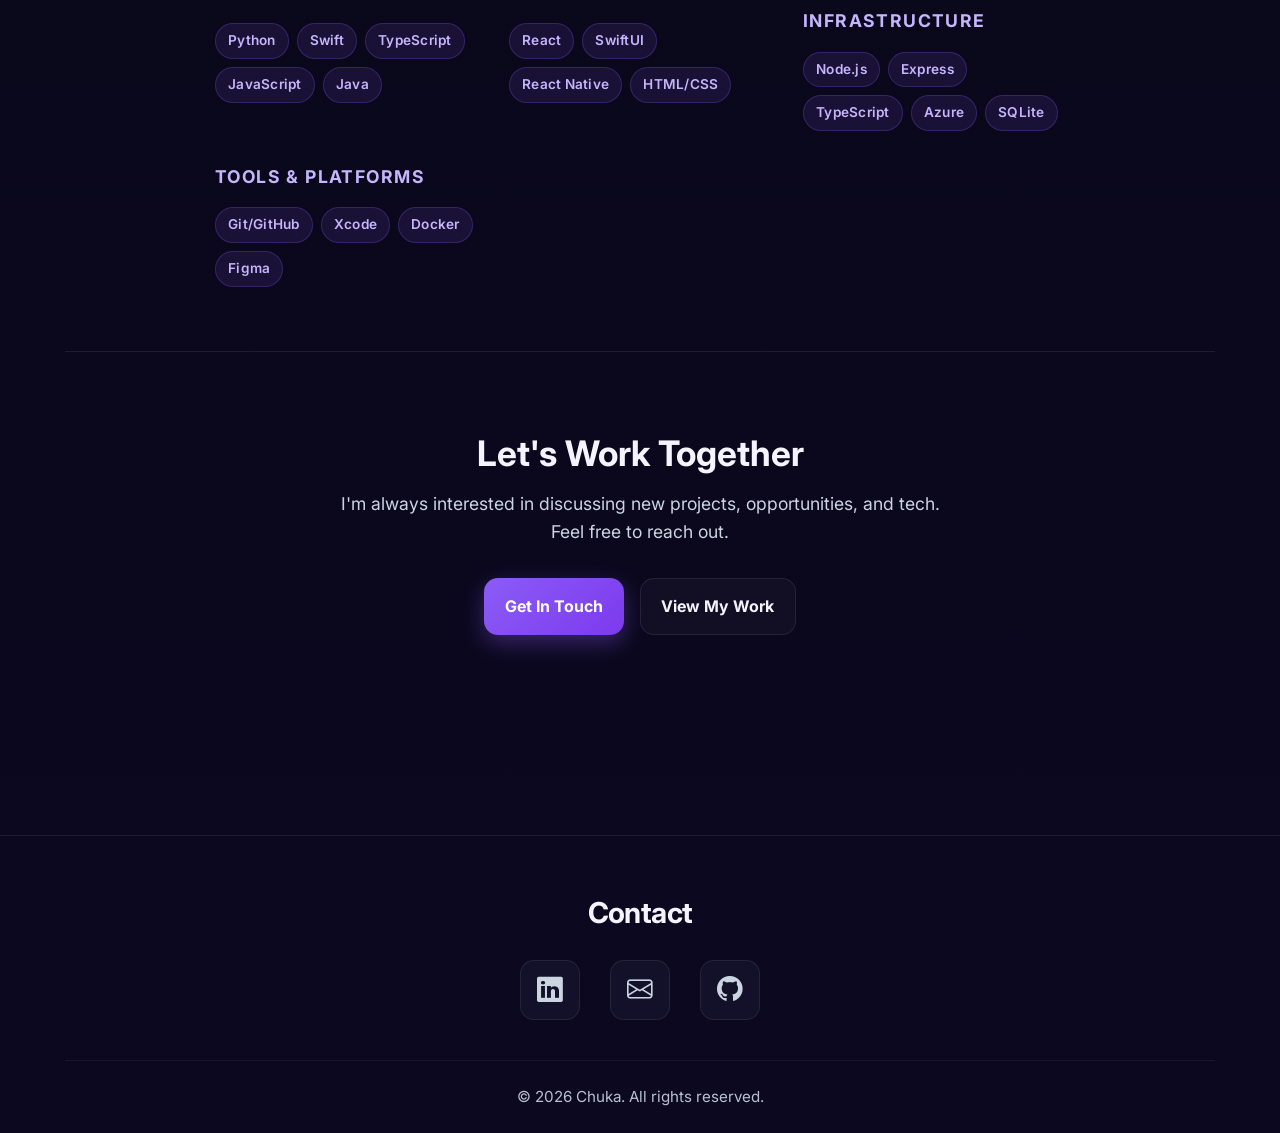
==== commit 4e5dc1cb: "Change Experience link to Writing and update content Updated navigation links and removed outdated p" ====
--- a/index.html
+++ b/index.html
@@ -31,13 +31,14 @@
           </button>
           <ul class="dropdown-menu">
             <li><a href="work.html#projects">Projects</a></li>
+            <li><a href="work.html#experience">Experience</a></li>
             <li><a href="work.html#skills">Skills</a></li>
           </ul>
         </li>
         <li>
-          <a href="experience.html">
-            <i class="bi bi-briefcase"></i>
-            <span>Experience</span>
+          <a href="writing.html">
+            <i class="bi bi-pencil-square"></i>
+            <span>Writing</span>
           </a>
         </li>
         <li>
@@ -73,9 +74,6 @@
         <div class="bio-content">
           <p>
             I'm a <strong>Software Design graduate</strong> from Queen's University with production experience building full-stack systems and native iOS applications. I specialize in architecting scalable backends, implementing role-based access control, and deploying secure infrastructure.
-          </p>
-          <p>
-            Most recently, I <strong>architected and implemented the Revved Up backend</strong>, a production fitness management platform serving 70+ users. The project involved designing a layered architecture with TypeScript/Node.js, implementing role-based access control for multiple user types, configuring Azure production infrastructure, and integrating email automation. This experience taught me the importance of clean architecture, security-first design, and building systems that solve real-world problems.
           </p>
           <p>
             I'm passionate about writing clean, maintainable code and mentoring other developers. I enjoy working across the full stack: designing scalable backend systems, building responsive frontends, and creating native mobile apps. When I'm not coding, I'm exploring new technologies and contributing to open-source projects.
--- a/style.css
+++ b/style.css
@@ -781,3 +781,61 @@
     grid-template-columns: 1fr;
   }
 }
+
+.featured-project {
+  grid-column: 1 / -1;
+}
+
+@media (max-width: 900px) {
+  .featured-project {
+    grid-column: auto;
+  }
+}
+
+/* Experience description and highlights */
+
+.experience-description {
+  margin-top: 0.75rem;
+  color: var(--text-soft);
+  font-size: 0.95rem;
+  line-height: 1.7;
+}
+
+.experience-highlights {
+  display: flex;
+  flex-wrap: wrap;
+  gap: 0.5rem;
+  margin-top: 1rem;
+}
+
+.highlight-tag {
+  display: inline-block;
+  font-size: 0.8rem;
+  padding: 0.4rem 0.85rem;
+  background: rgba(139, 92, 246, 0.15);
+  border: 1px solid rgba(139, 92, 246, 0.3);
+  border-radius: 999px;
+  color: var(--accent-light);
+  font-weight: 600;
+}
+
+.featured-card {
+  border-color: rgba(139, 92, 246, 0.35);
+  background: rgba(139, 92, 246, 0.05);
+}
+
+.featured-card:hover {
+  border-color: rgba(139, 92, 246, 0.6);
+  background: rgba(139, 92, 246, 0.08);
+}
+
+@media (max-width: 768px) {
+  .experience-highlights {
+    gap: 0.4rem;
+  }
+
+  .highlight-tag {
+    font-size: 0.75rem;
+    padding: 0.35rem 0.75rem;
+  }
+}
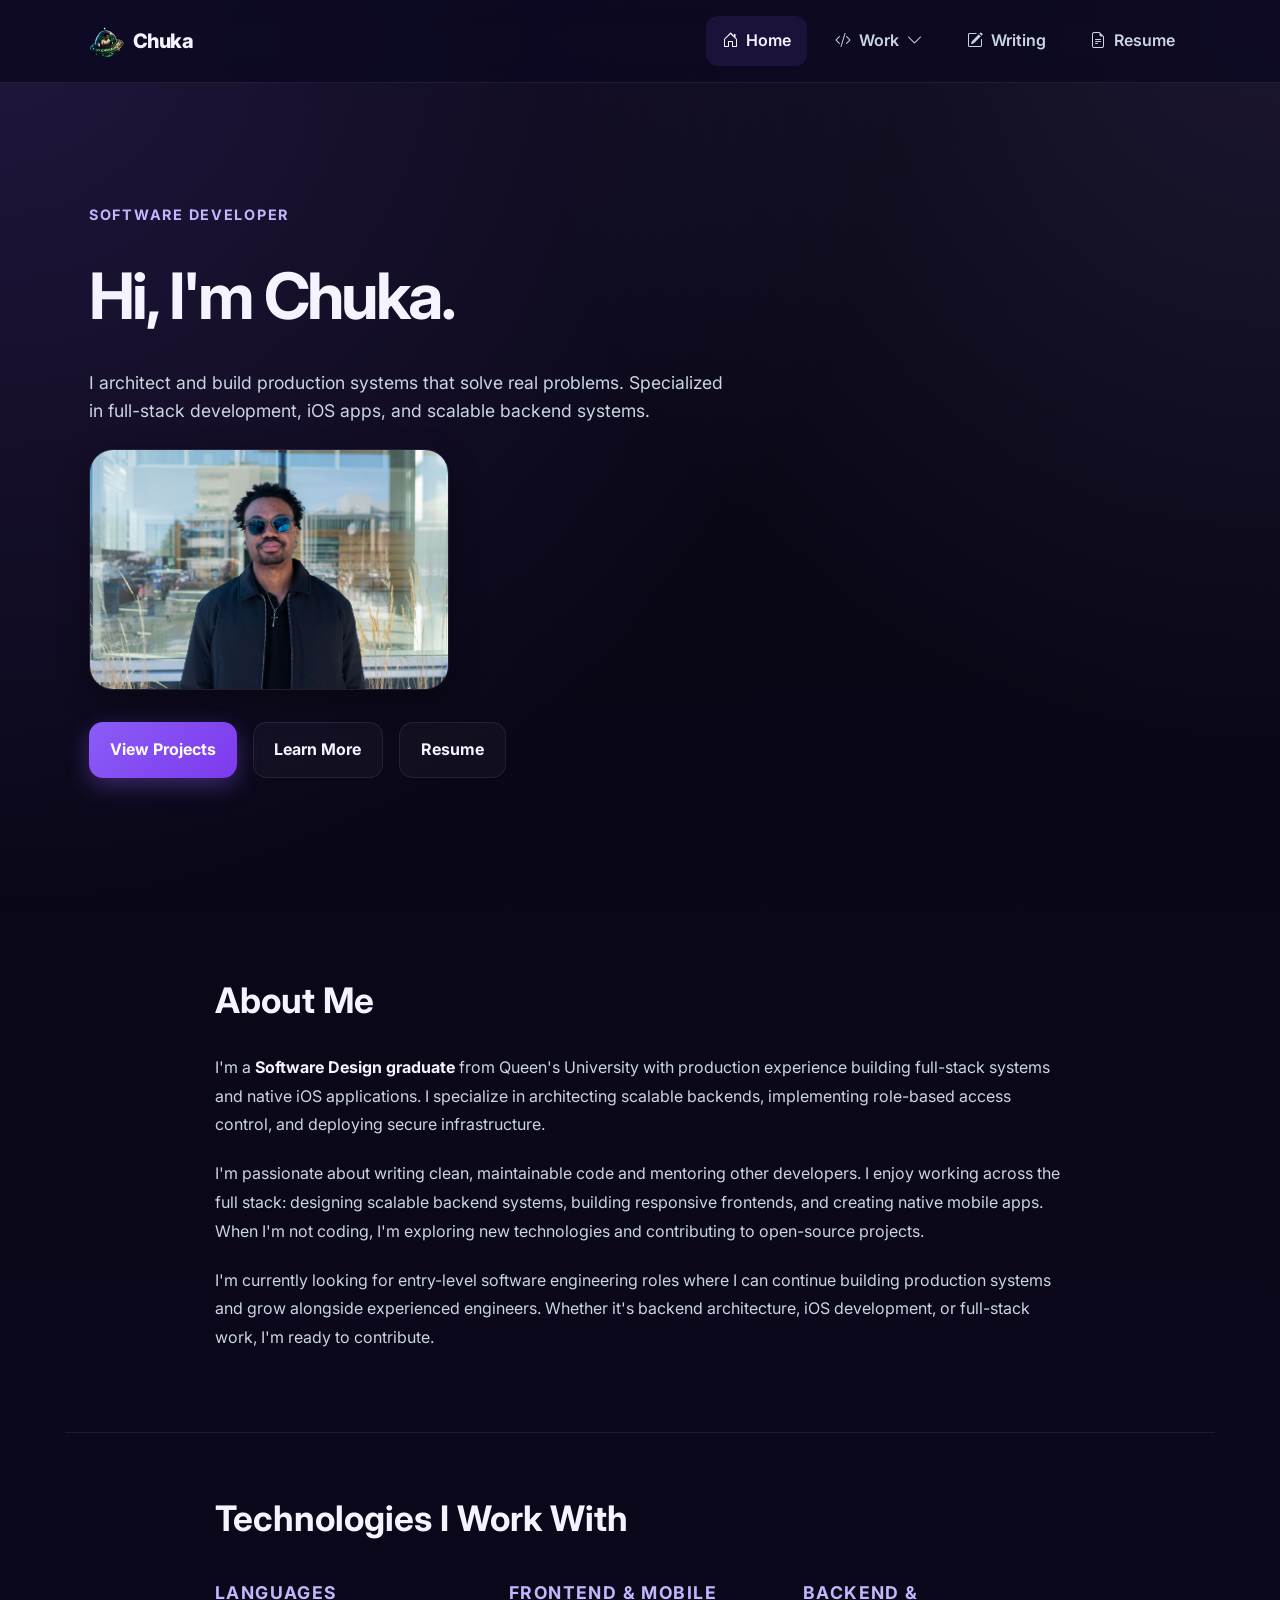
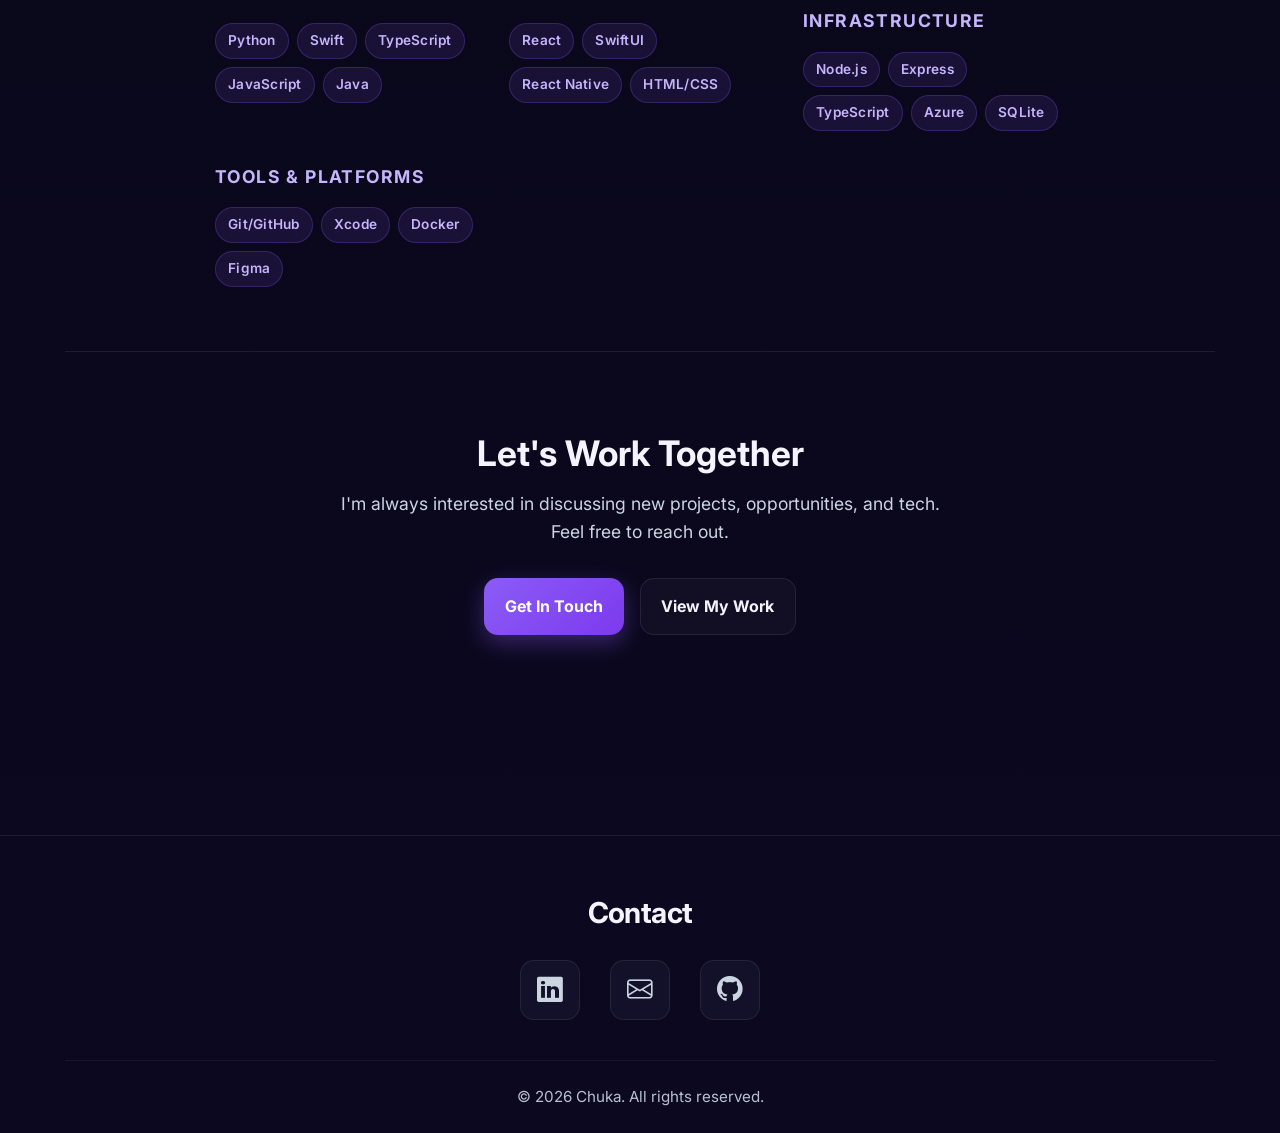
==== commit 8748dd42: "Enhance header with logo and styles Added styles for logo and logo image in the header." ====
--- a/index.html
+++ b/index.html
@@ -9,11 +9,30 @@
   <link href="https://fonts.googleapis.com/css2?family=Inter:wght@400;500;600;700;800&display=swap" rel="stylesheet">
   <link rel="stylesheet" href="https://cdn.jsdelivr.net/npm/bootstrap-icons@1.11.3/font/bootstrap-icons.min.css">
   <link rel="stylesheet" href="style.css" />
+  <style>
+    .logo {
+      display: flex;
+      align-items: center;
+      gap: 0.5rem;
+    }
+
+    .logo-img {
+      width: 36px;
+      height: 36px;
+      object-fit: cover;
+      object-position: center 15%;
+      border-radius: 8px;
+      flex-shrink: 0;
+    }
+  </style>
 </head>
 <body>
   <header class="site-header">
     <nav class="navbar">
-      <a href="index.html" class="logo">Chuka</a>
+      <a href="index.html" class="logo">
+        <img src="images/chukaufo.PNG" alt="Chuka logo" class="logo-img">
+        Chuka
+      </a>
       <ul class="nav-links">
         <li>
           <a href="index.html" class="active">
--- a/style.css
+++ b/style.css
@@ -402,6 +402,84 @@
     opacity: 0.85;
 }
 
+/* Articles List */
+
+.articles-list {
+    display: grid;
+    grid-template-columns: 1fr;
+    gap: 1.75rem;
+    margin-top: 2.5rem;
+}
+
+.article-card {
+    background: rgba(21, 18, 43, 0.9);
+    border: 1px solid rgba(139, 92, 246, 0.2);
+    border-radius: 22px;
+    padding: 2rem;
+    box-shadow: 0 10px 30px rgba(0, 0, 0, 0.35);
+    transition: all 0.25s ease;
+}
+
+.article-card:hover {
+    border-color: rgba(139, 92, 246, 0.4);
+    transform: translateY(-4px);
+    box-shadow: 0 16px 40px rgba(0, 0, 0, 0.45);
+}
+
+.article-content-wrapper {
+    display: flex;
+    flex-direction: column;
+    gap: 1rem;
+}
+
+.article-card h2 {
+    color: var(--text-main);
+    font-size: 1.6rem;
+    line-height: 1.3;
+    margin-bottom: 0.5rem;
+}
+
+.article-card:hover h2 {
+    color: var(--accent-light);
+}
+
+.article-meta {
+    color: var(--accent-light);
+    font-size: 0.9rem;
+    font-weight: 600;
+    text-transform: uppercase;
+    letter-spacing: 0.05em;
+}
+
+.article-excerpt {
+    color: var(--text-soft);
+    font-size: 1rem;
+    line-height: 1.7;
+    margin-bottom: 0.5rem;
+}
+
+.read-more {
+    display: inline-flex;
+    align-items: center;
+    gap: 0.5rem;
+    color: var(--accent-light);
+    text-decoration: none;
+    font-weight: 700;
+    width: fit-content;
+    margin-top: 0.5rem;
+    transition: all 0.2s ease;
+}
+
+.read-more:hover {
+    color: white;
+    gap: 0.75rem;
+}
+
+.read-more i {
+    font-size: 1rem;
+    transition: 0.2s ease;
+}
+
 /* Skills */
 
 .skills-groups {
@@ -589,6 +667,18 @@
     .hero-image {
         max-width: 300px;
     }
+
+    .article-card {
+        padding: 1.5rem;
+    }
+
+    .article-card h2 {
+        font-size: 1.4rem;
+    }
+
+    .article-excerpt {
+        font-size: 0.95rem;
+    }
 }
 
 @media (max-width: 560px) {
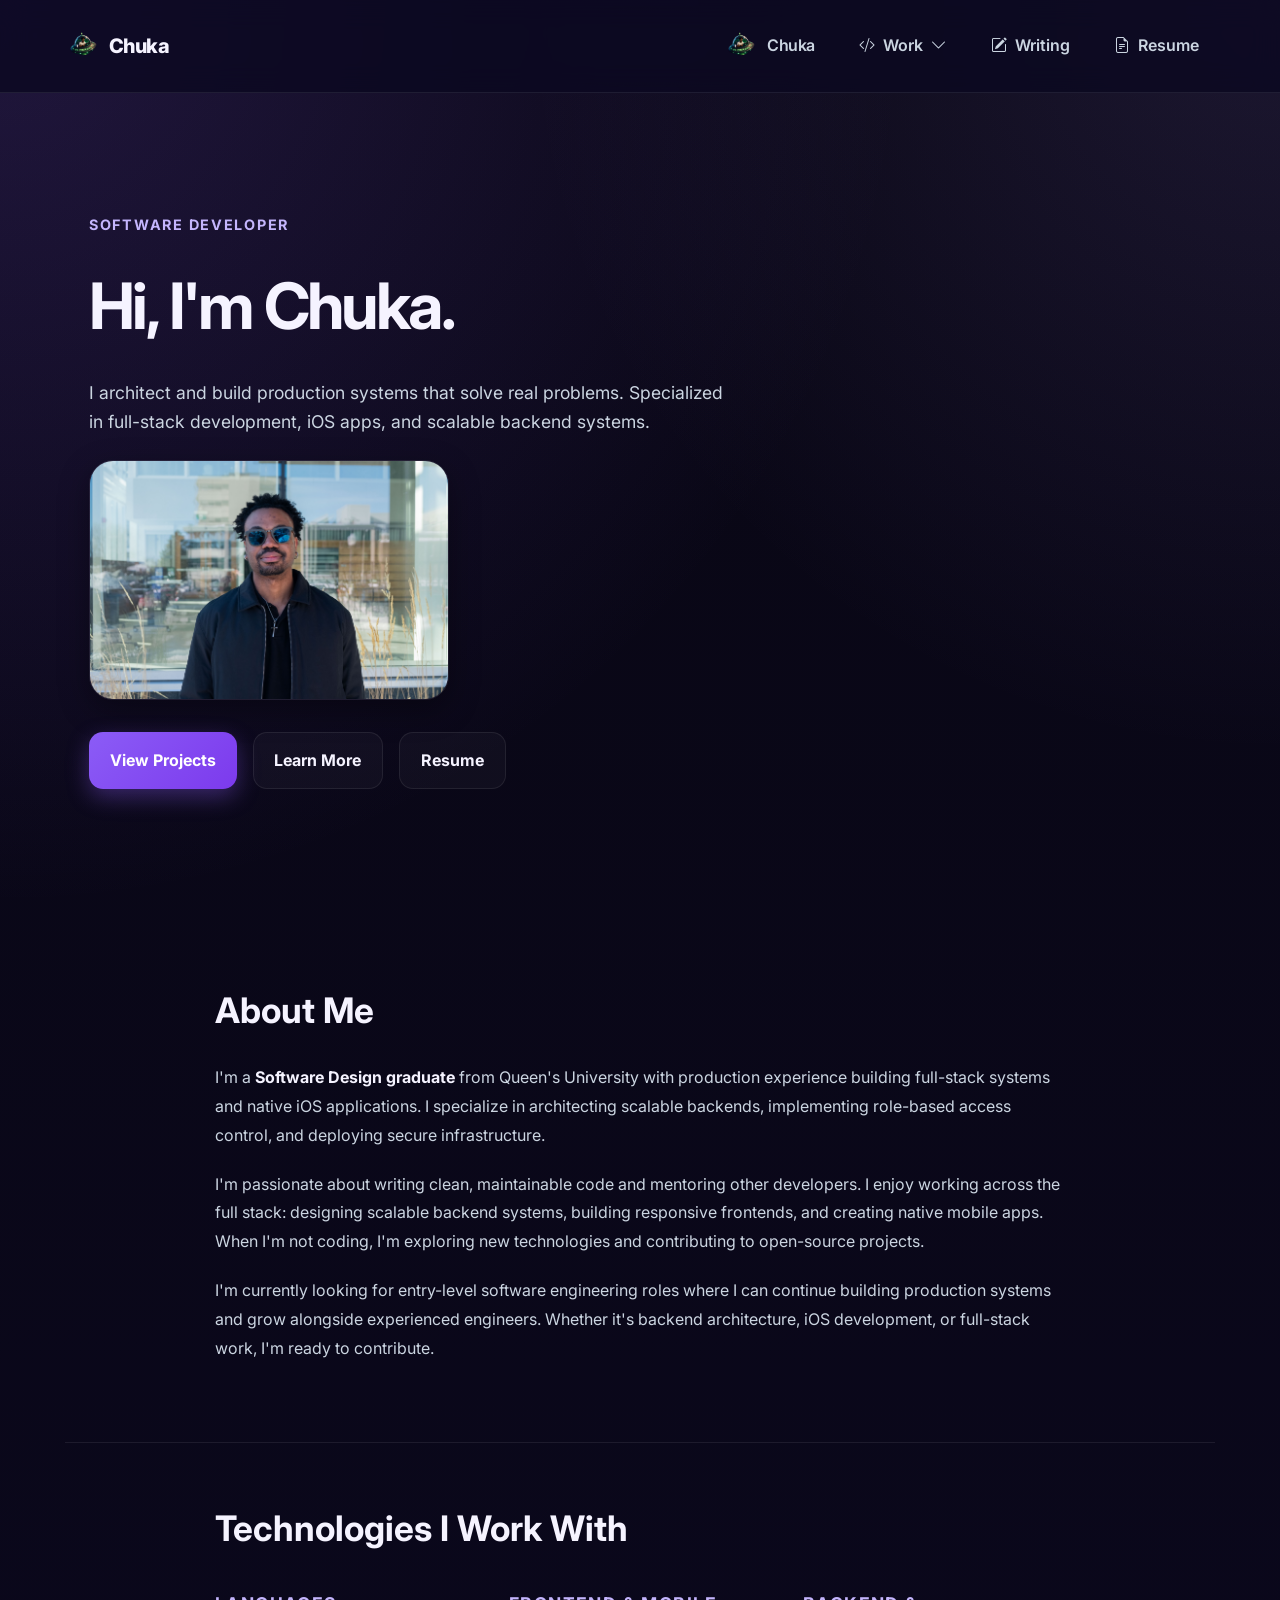
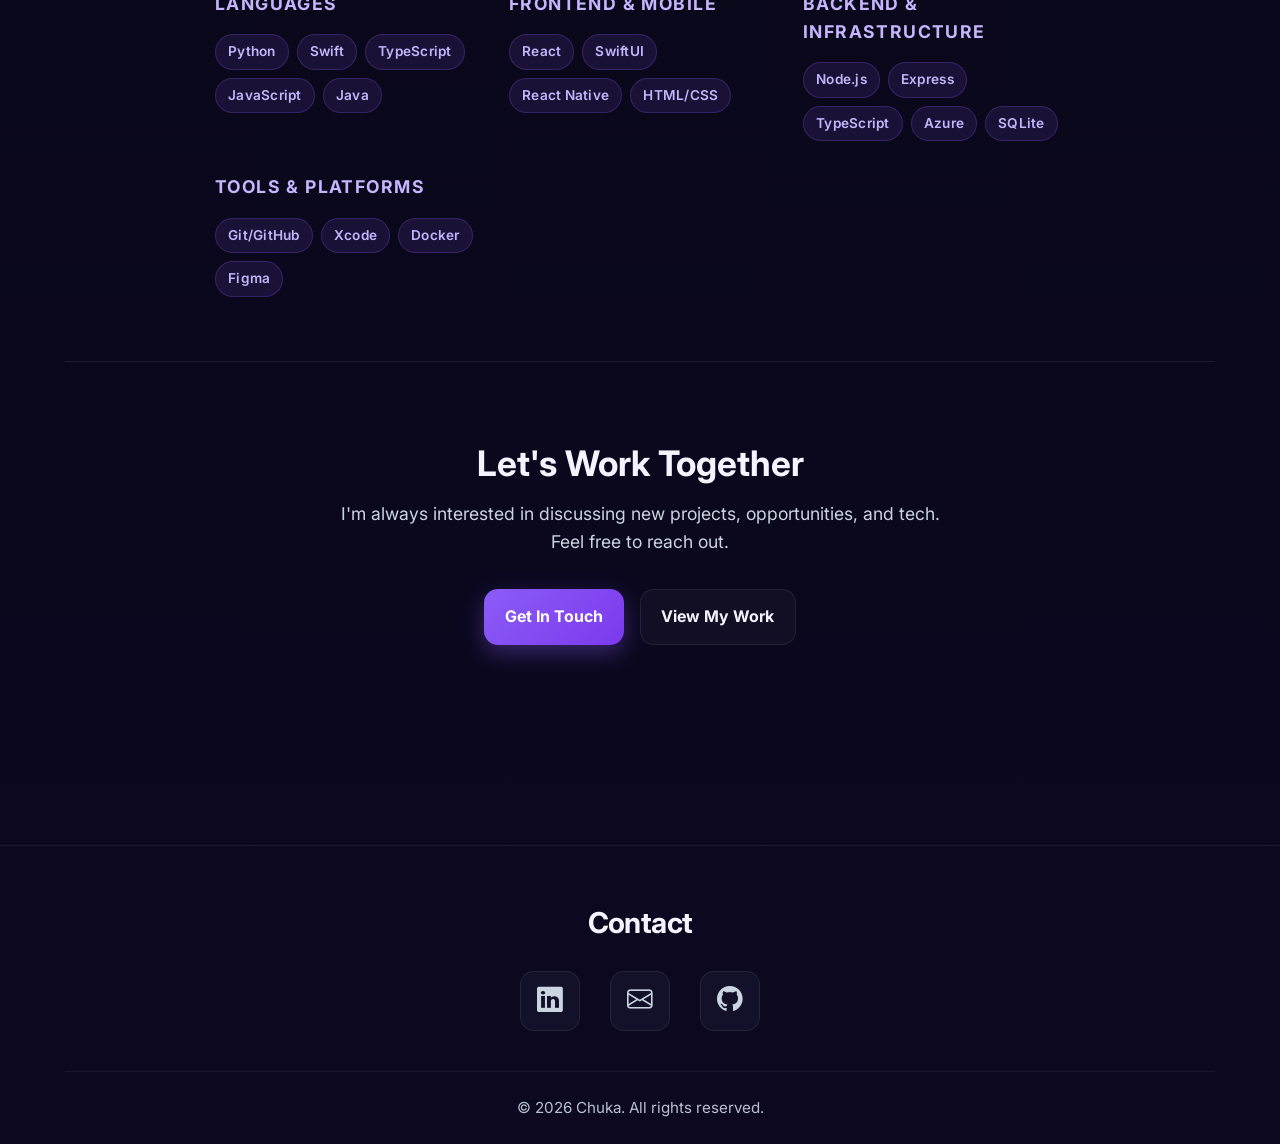
==== commit 284d61e8: "Refactor logo styling and update navigation link Removed inline styles for the logo and updated the " ====
--- a/index.html
+++ b/index.html
@@ -9,22 +9,7 @@
   <link href="https://fonts.googleapis.com/css2?family=Inter:wght@400;500;600;700;800&display=swap" rel="stylesheet">
   <link rel="stylesheet" href="https://cdn.jsdelivr.net/npm/bootstrap-icons@1.11.3/font/bootstrap-icons.min.css">
   <link rel="stylesheet" href="style.css" />
-  <style>
-    .logo {
-      display: flex;
-      align-items: center;
-      gap: 0.5rem;
-    }
 
-    .logo-img {
-      width: 36px;
-      height: 36px;
-      object-fit: cover;
-      object-position: center 15%;
-      border-radius: 8px;
-      flex-shrink: 0;
-    }
-  </style>
 </head>
 <body>
   <header class="site-header">
@@ -35,10 +20,10 @@
       </a>
       <ul class="nav-links">
         <li>
-          <a href="index.html" class="active">
-            <i class="bi bi-house-door"></i>
-            <span>Home</span>
-          </a>
+          <a href="index.html" class="logo">
+          <img src="images/chukaufo.PNG" alt="Chuka logo" class="logo-img">
+          Chuka
+        </a>
         </li>
         <li class="dropdown">
           <button class="dropdown-toggle" type="button">
--- a/style.css
+++ b/style.css
@@ -82,7 +82,7 @@
 .navbar {
     max-width: 1150px;
     margin: 0 auto;
-    padding: 1rem 1.5rem;
+    padding: 1rem 0;
     display: flex;
     align-items: center;
     justify-content: space-between;
@@ -929,3 +929,24 @@
     padding: 0.35rem 0.75rem;
   }
 }
+
+.logo {
+  display: flex;
+  align-items: center;
+  gap: 0.5rem;
+  color: var(--text-main);
+  text-decoration: none;
+  font-size: 1.25rem;
+  font-weight: 800;
+  letter-spacing: -0.03em;
+  flex-shrink: 0;
+  margin-right: auto;
+  margin-left: 0;
+}
+
+.logo-img {
+  width: 36px;
+  height: 36px;
+  object-fit: contain;
+  flex-shrink: 0;
+}
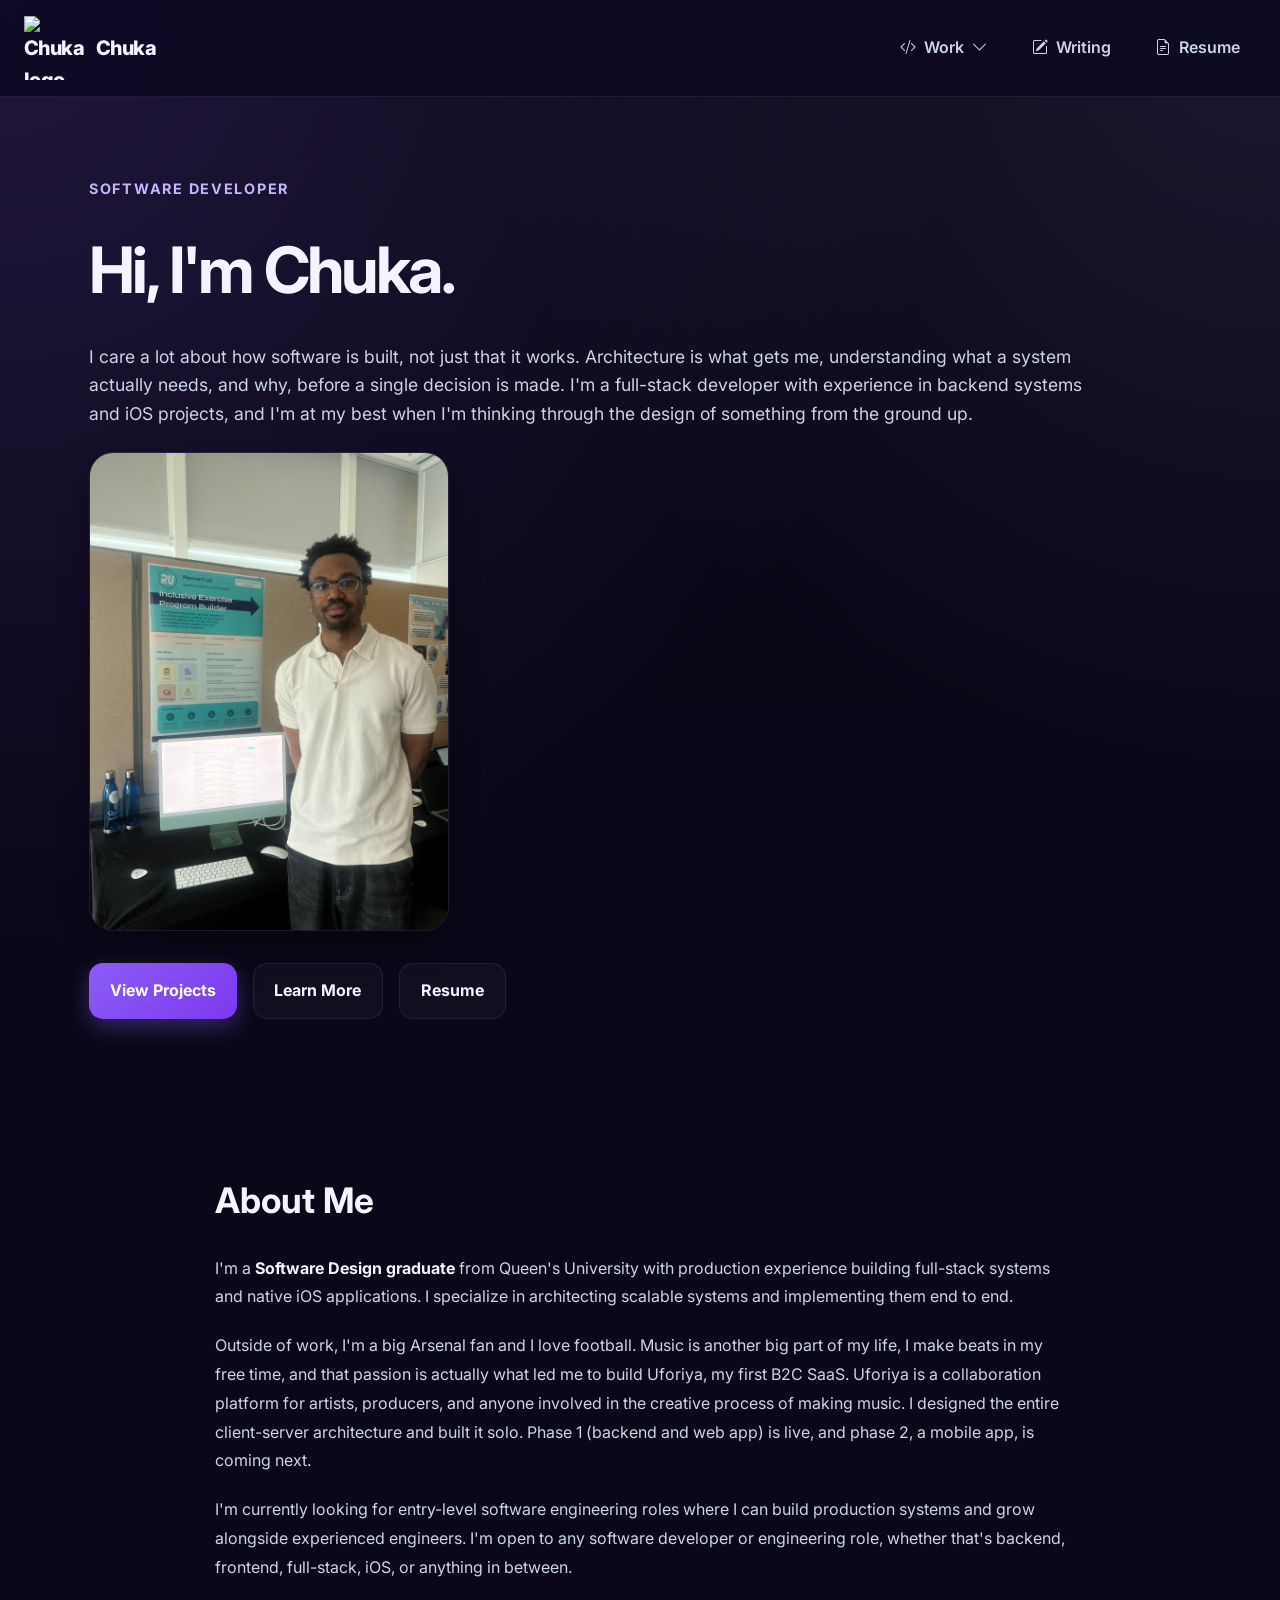
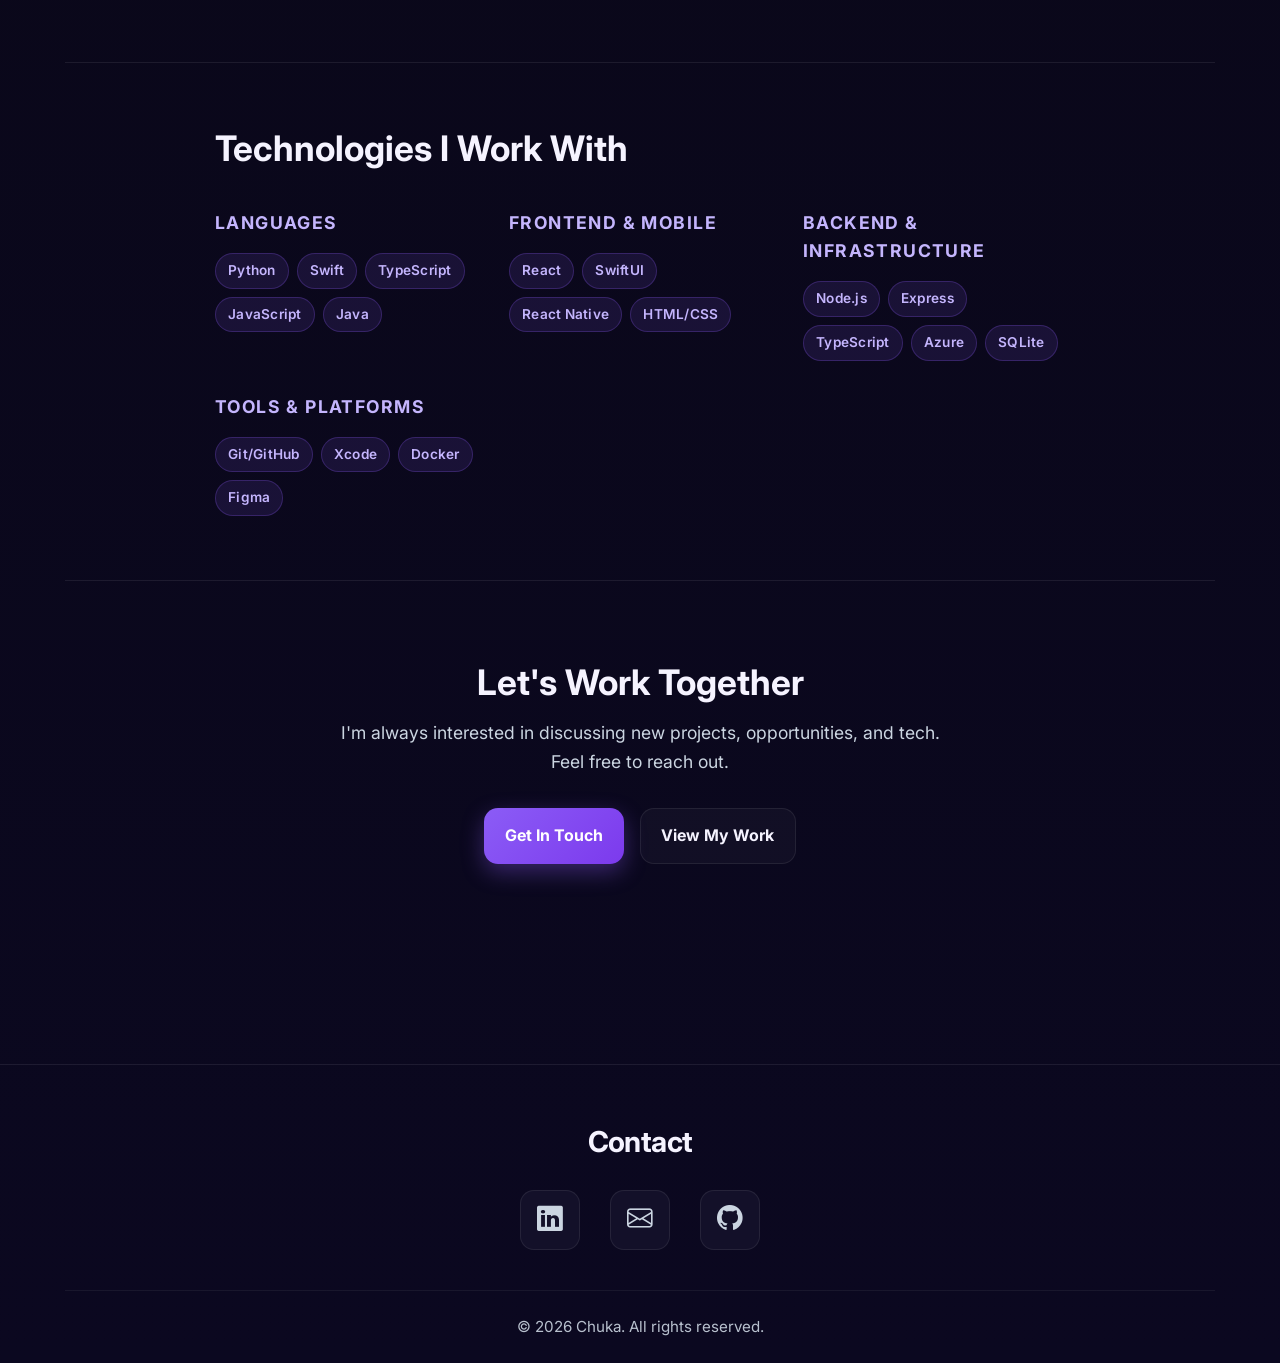
==== commit 37b884b0: "fix navbar, slugs, content updates" ====
--- a/index.html
+++ b/index.html
@@ -12,48 +12,9 @@
 
 </head>
 <body>
-  <header class="site-header">
-    <nav class="navbar">
-      <a href="index.html" class="logo">
-        <img src="images/chukaufo.PNG" alt="Chuka logo" class="logo-img">
-        Chuka
-      </a>
-      <ul class="nav-links">
-        <li>
-          <a href="index.html" class="logo">
-          <img src="images/chukaufo.PNG" alt="Chuka logo" class="logo-img">
-          Chuka
-        </a>
-        </li>
-        <li class="dropdown">
-          <button class="dropdown-toggle" type="button">
-            <span class="nav-link-inner">
-              <i class="bi bi-code-slash"></i>
-              <span>Work</span>
-              <i class="bi bi-chevron-down"></i>
-            </span>
-          </button>
-          <ul class="dropdown-menu">
-            <li><a href="work.html#projects">Projects</a></li>
-            <li><a href="work.html#experience">Experience</a></li>
-            <li><a href="work.html#skills">Skills</a></li>
-          </ul>
-        </li>
-        <li>
-          <a href="writing.html">
-            <i class="bi bi-pencil-square"></i>
-            <span>Writing</span>
-          </a>
-        </li>
-        <li>
-          <a href="resume.html" target="_blank">
-            <i class="bi bi-file-earmark-text"></i>
-            <span>Resume</span>
-          </a>
-        </li>
-      </ul>
-    </nav>
-  </header>
+ <header class="site-header">
+  <div id="navbar"></div>
+</header>
 
   <main>
     <!-- Hero Section -->
@@ -61,14 +22,14 @@
       <p class="eyebrow">Software Developer</p>
       <h1>Hi, I'm Chuka.</h1>
       <p class="hero-text">
-        I architect and build production systems that solve real problems. Specialized in full-stack development, iOS apps, and scalable backend systems.
+        I care a lot about how software is built, not just that it works. Architecture is what gets me, understanding what a system actually needs, and why, before a single decision is made. I'm a full-stack developer with experience in backend systems and iOS projects, and I'm at my best when I'm thinking through the design of something from the ground up.
       </p>
       <img src="images/chukapro.JPG" alt="Picture of me" class="hero-image">
       <div class="hero-actions">
-        <a href="work.html#projects" class="btn btn-primary">View Projects</a>
-        <a href="#about" class="btn btn-secondary">Learn More</a>
-        <a href="resume.html" target="_blank" class="btn btn-secondary">Resume</a>
-      </div>
+  <a href="/Portfolio/work/" class="btn btn-primary">View Projects</a>
+  <a href="#about" class="btn btn-secondary">Learn More</a>
+  <a href="/Portfolio/resume/" target="_blank" class="btn btn-secondary">Resume</a>
+</div>
     </section>
 
    <!-- About / Bio Section -->
@@ -77,13 +38,13 @@
         <h2>About Me</h2>
         <div class="bio-content">
           <p>
-            I'm a <strong>Software Design graduate</strong> from Queen's University with production experience building full-stack systems and native iOS applications. I specialize in architecting scalable backends, implementing role-based access control, and deploying secure infrastructure.
+            I'm a <strong>Software Design graduate</strong> from Queen's University with production experience building full-stack systems and native iOS applications. I specialize in architecting scalable systems and implementing them end to end.
           </p>
           <p>
-            I'm passionate about writing clean, maintainable code and mentoring other developers. I enjoy working across the full stack: designing scalable backend systems, building responsive frontends, and creating native mobile apps. When I'm not coding, I'm exploring new technologies and contributing to open-source projects.
+            Outside of work, I'm a big Arsenal fan and I love football. Music is another big part of my life, I make beats in my free time, and that passion is actually what led me to build Uforiya, my first B2C SaaS. Uforiya is a collaboration platform for artists, producers, and anyone involved in the creative process of making music. I designed the entire client-server architecture and built it solo. Phase 1 (backend and web app) is live, and phase 2, a mobile app, is coming next.
           </p>
           <p>
-            I'm currently looking for entry-level software engineering roles where I can continue building production systems and grow alongside experienced engineers. Whether it's backend architecture, iOS development, or full-stack work, I'm ready to contribute.
+            I'm currently looking for entry-level software engineering roles where I can build production systems and grow alongside experienced engineers. I'm open to any software developer or engineering role, whether that's backend, frontend, full-stack, iOS, or anything in between.
           </p>
         </div>
       </div>
@@ -143,7 +104,7 @@
         <p>I'm always interested in discussing new projects, opportunities, and tech. Feel free to reach out.</p>
         <div class="cta-actions">
           <a href="#contact" class="btn btn-primary">Get In Touch</a>
-          <a href="work.html#projects" class="btn btn-secondary">View My Work</a>
+          <a href="/Portfolio/work/" class="btn btn-secondary">View My Work</a>
         </div>
       </div>
     </section>
@@ -168,7 +129,7 @@
   <footer>
     <p>&copy; 2026 Chuka. All rights reserved.</p>
   </footer>
-
+ <script src="navbar.js"></script>
   <script src="script.js"></script>
 </body>
 </html>
--- a/style.css
+++ b/style.css
@@ -80,9 +80,9 @@
 }
 
 .navbar {
-    max-width: 1150px;
-    margin: 0 auto;
-    padding: 1rem 0;
+    max-width: 100%;
+    margin: 0;
+    padding: 1rem 1.5rem;
     display: flex;
     align-items: center;
     justify-content: space-between;
@@ -215,7 +215,7 @@
 }
 
 .hero-text {
-    max-width: 650px;
+    max-width: 1000px;
     font-size: 1.1rem;
     color: var(--text-soft);
 }
@@ -940,13 +940,11 @@
   font-weight: 800;
   letter-spacing: -0.03em;
   flex-shrink: 0;
-  margin-right: auto;
-  margin-left: 0;
 }
 
 .logo-img {
-  width: 36px;
-  height: 36px;
+  width: 64px;
+  height: 64px;
   object-fit: contain;
   flex-shrink: 0;
-}
+}
